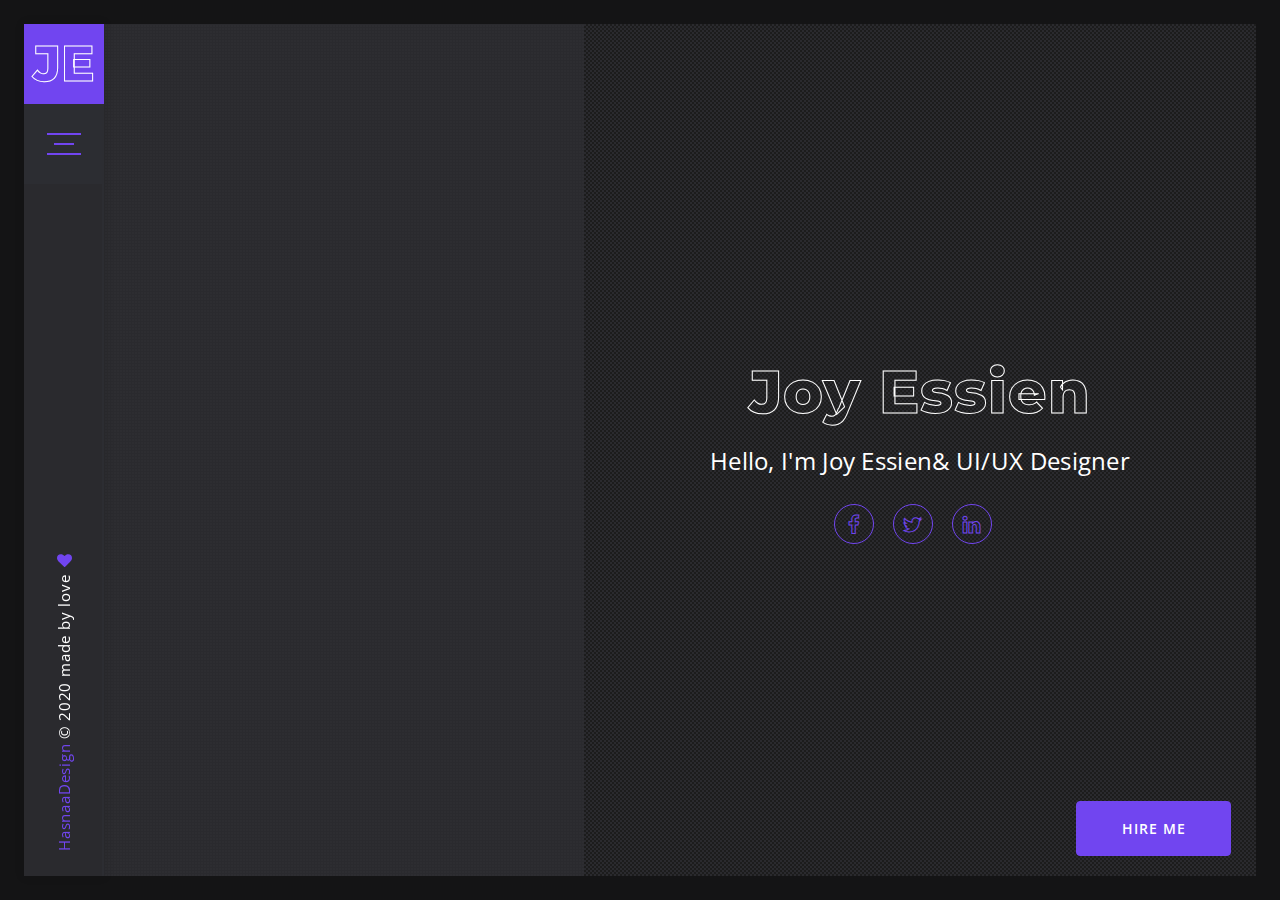
==== index.html @ 7150c483 "initial commit" ====
<!DOCTYPE html>
<html lang="en">
    <head>
        <meta charset="utf-8">
        <meta http-equiv="X-UA-Compatible" content="IE=edge">
        <meta name="viewport" content="width=device-width, initial-scale=1">
        <meta name="description" content="Evet - Personal Portfolio">
        <meta name="keywords" content="Html, Css, jQuery, JavaScript, Evet, responsive, onepage, personal, Portfolio, design, creative, template">
        
        <!-- Title -->
        <title>Evet - Personal Portfolio</title>
        <!-- Favicon --> 
        <link rel="icon" href="https://via.placeholder.com/80x80">
        <!-- Google Fonts -->
        <link rel="stylesheet" href="https://fonts.googleapis.com/css?family=Open+Sans:400,600,700">
        <link rel="stylesheet" href="https://fonts.googleapis.com/css?family=Montserrat:300,400,600,800">
                
        <!-- Font Awesome Css -->
        <link rel="stylesheet" href="css/font-awesome.min.css">
		<!-- Flaticon -->
        <link rel="stylesheet" href="fonts/flaticon.css">
        <!-- Magnific css -->
        <link rel="stylesheet" href="css/magnific-popup.css">
        <!-- Bootstrap 4 Css -->
        <link rel="stylesheet" href="css/bootstrap.min.css">
        <!-- Main Style Css -->
        <link rel="stylesheet" href="css/main.css">
		<!-- Colors Css -->
        <link rel="stylesheet" href="css/colors/gold_color.css">
        
        <!--[if lt IE 9]>
        <script src="js/html5shiv.min.js"></script>
        <script src="js/respond.min.js"></script>
        <![endif]-->
       
    </head>
    <body>
        
        <!-- ========== Start Loading ========== -->
        
        <!-- <div class="preloader">
            <div class="loading-inner">
            </div>
        </div> -->

        <!-- ========== End Loading ========== -->
		
		<!-- ========== Start Color Switcher ========== -->
        
        <!-- <div class="switch-button"><i class="fa fa-cog fa-spin"></i></div>
        <div class="switched-styles">
            <h4>Color Switcher</h4>
            <ul class="list-unstyled">
                <li data-color="gold"></li>
                <li data-color="yellow"></li>
                <li data-color="orange"></li>
                <li data-color="green"></li>
                <li data-color="red"></li>
                <li data-color="blue"></li>
                <li data-color="purble"></li>
                <li data-color="rose"></li>
            </ul>
            <div class="hide-button">&times;</div>
        </div> -->
        
        <!-- ========== End Color Switcher ========== -->
        
        <!-- ========== Start Navbar ========== -->
	
		<div class="vertical-nav">
			<!-- Logo -->
			<a class="logo" href="#">JE</a>
		    <!-- Toggle Menu -->
			<button class="toggle-menu">
				<span class="bar"></span>
				<span class="bar"></span>
				<span class="bar"></span>
			</button>
			<!-- Copyright -->
			<p class="copyright"><a href="#" target="_blank">HasnaaDesign</a> &copy; 2020 made by love <i class="fa fa-heart"></i></p>
            <!-- Mini Menu -->
            <div class="mini-menu d-flex h-100 align-items-center justify-content-center text-center">
				<ul class="list-unstyled">
					<li><a class="active" href="#home">Home</a></li>
					<li><a href="#about">About</a></li>
					<li><a href="#portfolio">Portfolio</a></li>
					<li><a href="#blog">Blog</a></li>
					<li><a href="#contact">Contact</a></li>
				</ul>
			</div>
        </div>
        
        <!-- ========== End Navbar ========== -->
		
		<div class="page-content">
			
            <!-- ========== Start Home ========== -->
        
			<section class="home active" id="home">
				<div class="container-fluid">
					<div class="row vheight">
						<div class="col-lg-5 d-none d-lg-block no-padding">
							<div class="home-img d-flex h-100 justify-content-center"></div>
						</div>
						<div class="col-lg-7 area-bg">
							<div class="home-intro d-flex h-100 align-items-center">
								<div class="home-info">
									<h1>Joy Essien</h1>
									<div class="home-text">
										<p>Hello, I'm Joy Essien&amp; UI/UX Designer</p>
									</div>
									<ul class="social-icons list-unstyled">
										<li>
											<a href="#">
												<i class="fa fa-facebook"></i>
											</a>
										</li>
										<li>
											<a href="#">
												<i class="fa fa-twitter"></i>
											</a>
										</li>
										<li>
											<a href="#">
												<i class="fa fa-linkedin"></i>
											</a>
										</li>
									</ul>
									<a href="#" class="main-btn d-none d-sm-block">Hire Me</a>
								</div>
							</div>
						</div>
					</div>
				</div>
			</section>

			<!-- ========== End Home ========== -->
			
			<!-- ========== Start About ========== -->
        
			<section id="about">
				<!-- ========== Start About Me ========== -->
				<div class="about-me container">
					<div class="main-title">
					    <h3>Discover</h3>
						<h2>About Me</h2>
					</div>
					<div class="row">
						<div class=" col-xl-5 col-lg-6">
							<div class="about-image">
								<img class="img-fluid" src="images/my_profile pic.png" alt="">
							</div>
						</div>
						<div class=" col-xl-7 col-lg-6">
							<div class="about-info">
								<h3>Hello! I am Joy Essien</h3>
								<p>I'm a UI/UX Designer </p>
								<div class="personal-info">
									<div class="row">
										<div class="col-sm-6">
											<p><span>Name: </span>Joy Essien</p>
										</div>
										<div class="col-sm-6">
											<p><span>Age: </span>22</p>
										</div>
										<div class="col-sm-6">
											<p><span>Phone: </span>+234 810 788 0889</p>
										</div>
										<div class="col-sm-6">
											<p><span>Address: </span>5 Oluwo Street, Able paanu, Ibeju-lekki</p>
										</div>
										<div class="col-sm-6">
											<p><span>Experience: </span>3 Years</p>
										</div>
										<div class="col-sm-6">
											<p><span>Freelance: </span>Available</p>
										</div>
										<div class="col-sm-6">
											<p><span>Skype: </span>Joy Essien</p>
										</div>
										<div class="col-sm-6">
											<p><span>Dribbble: </span>jessieny.dribbble</p>
										</div>
									</div>
								</div>
								<a href="files/MyCv.pdf" class="main-btn" download target=" _blank">Download CV</a>
							</div>
						</div>
					</div> 
				</div>
				<!-- ========== End About Me ========== -->
				
				<!-- ========== Start Services ========== -->
				<div class="services container">
					<div class="main-title">
						<h2>My Services</h2>
					</div>
					<div class="row">
						<div class="col-lg-3 col-sm-6">
							<div class="service">
								<span class="number">01</span>
								<div class="service-icon">
									<i class="flaticon-creativity"></i>
								</div>
								<h4>Creative Design</h4>
								<p>Lorem ipsum dolor sit amet, consectetur adipisicing elit, sed eiusm.</p>
							</div>
						</div>
						<div class="col-lg-3 col-sm-6">
							<div class="service">
								<span class="number">02</span>
								<div class="service-icon">
									<i class="flaticon-analysis"></i>
								</div>
								<h4>Branding</h4>
								<p>Lorem ipsum dolor sit amet, consectetur adipisicing elit, sed eiusm.</p>
							</div>
						</div>
						<div class="col-lg-3 col-sm-6">
							<div class="service">
								<span class="number">03</span>
								<div class="service-icon">
									<i class="flaticon-coding"></i>
								</div>
								<h4>Clean Code</h4>
								<p>Lorem ipsum dolor sit amet, consectetur adipisicing elit, sed eiusm.</p>
							</div>
						</div>
						<div class="col-lg-3 col-sm-6">
							<div class="service">
								<span class="number">04</span>
								<div class="service-icon">
									<i class="flaticon-technical-support"></i>
								</div>
								<h4>Fast Support</h4>
								<p>Lorem ipsum dolor sit amet, consectetur adipisicing elit, sed eiusm.</p>
							</div>
						</div>
					</div>
				</div>
				<!-- ========== End Services ========== -->

				<!-- ========== Start Skills ========== -->
				<div class="skills container">
					<div class="row">
						<div class="col-lg-4 col-sm-12">
							<div class="progress-container">
								<span class="percent" style="left: calc(95% - 21px);">95%</span>
								<h4>Html</h4>
								<div class="progress">
									<div class="progress-bar" role="progressbar" aria-valuenow="95" aria-valuemin="0" aria-valuemax="100"></div>
								</div>
							</div>
						</div>
						<div class="col-lg-4 col-sm-12">
							<div class="progress-container">
								<span class="percent" style="left: calc(90% - 21px);">90%</span>
								<h4>Css</h4>
								<div class="progress">
									<div class="progress-bar" role="progressbar" aria-valuenow="90" aria-valuemin="0" aria-valuemax="100"></div>
								</div>
							</div>
						</div>
						<div class="col-lg-4 col-sm-12">
							<div class="progress-container">
								<span class="percent" style="left: calc(80% - 21px);">80%</span>
								<h4>Javascript</h4>
								<div class="progress">
									<div class="progress-bar" role="progressbar" aria-valuenow="80" aria-valuemin="0" aria-valuemax="100"></div>
								</div>
							</div>
						</div>
						<div class="col-lg-4 col-sm-12">
							<div class="progress-container">
								<span class="percent" style="left: calc(85% - 21px);">85%</span>
								<h4>jQuery</h4>
								<div class="progress">
									<div class="progress-bar" role="progressbar" aria-valuenow="85" aria-valuemin="0" aria-valuemax="100"></div>
								</div>
							</div>
						</div>
						<div class="col-lg-4 col-sm-12">
							<div class="progress-container">
								<span class="percent" style="left: calc(75% - 21px);">75%</span>
								<h4>Vue Js</h4>
								<div class="progress">
									<div class="progress-bar" role="progressbar" aria-valuenow="75" aria-valuemin="0" aria-valuemax="100"></div>
								</div>
							</div>
						</div>
						<div class="col-lg-4 col-sm-12">
							<div class="progress-container">
								<span class="percent" style="left: calc(85% - 21px);">85%</span>
								<h4>Wordpress</h4>
								<div class="progress">
									<div class="progress-bar" role="progressbar" aria-valuenow="85" aria-valuemin="0" aria-valuemax="100"></div>
								</div>
							</div>
						</div>
						<div class="col-lg-4 col-sm-12">
							<div class="progress-container">
								<span class="percent" style="left: calc(90% - 21px);">90%</span>
								<h4>Photoshop</h4>
								<div class="progress">
									<div class="progress-bar" role="progressbar" aria-valuenow="90" aria-valuemin="0" aria-valuemax="100"></div>
								</div>
							</div>
						</div>
						<div class="col-lg-4 col-sm-12">
							<div class="progress-container">
								<span class="percent" style="left: calc(85% - 21px);">85%</span>
								<h4>Illustrator</h4>
								<div class="progress">
									<div class="progress-bar" role="progressbar" aria-valuenow="85" aria-valuemin="0" aria-valuemax="100"></div>
								</div>
							</div>
						</div>
						<div class="col-lg-4 col-sm-12">
							<div class="progress-container">
								<span class="percent" style="left: calc(80% - 21px);">80%</span>
								<h4>After Effects</h4>
								<div class="progress">
									<div class="progress-bar" role="progressbar" aria-valuenow="80" aria-valuemin="0" aria-valuemax="100"></div>
								</div>
							</div>
						</div>
					</div>
				</div>
				<!-- ========== End Skills ========== -->

				<!-- ========== Start Resume ========== -->
				<div class="resume container">
					<div class="main-title">
						<h2>My Resume</h2>
					</div>
					<div class="resume-content">
						<div class="row">
							<div class="col-lg-6">
								<div class="education">
									<div class="resume-item">
										<h5>Harvard University - 2007 - 2011</h5>
										<div class="details">
											<p>Lorem ipsum dolor sit amet, consectetur adipisicing elit, sed do eiusm tempor incididunt ut labore et dolore magna aliqua Lorem ipsum dolor sit amet, consectetur adipisicing elit.</p>
										</div>
									</div>
									<div class="resume-item">
										<h5>Harvard University - 2011 - 2012</h5>
										<div class="details">
											<p>Lorem ipsum dolor sit amet, consectetur adipisicing elit, sed do eiusm tempor incididunt ut labore et dolore magna aliqua Lorem ipsum dolor sit amet, consectetur adipisicing elit.</p>
										</div>
									</div>
								</div>
							</div>
							<div class="col-lg-6">
								<div class="experience">
									<div class="resume-item">
										<h5>Envato - 2012 - 2015</h5>
										<div class="details">
											<p>Lorem ipsum dolor sit amet, consectetur adipisicing elit, sed do eiusm tempor incididunt ut labore et dolore magna aliqua Lorem ipsum dolor sit amet, consectetur adipisicing elit.</p>
										</div>
									</div>
									<div class="resume-item">
										<h5>Envato - 2015 - 2019</h5>
										<div class="details">
											<p>Lorem ipsum dolor sit amet, consectetur adipisicing elit, sed do eiusm tempor incididunt ut labore et dolore magna aliqua Lorem ipsum dolor sit amet, consectetur adipisicing elit.</p>
										</div>
									</div>
								</div>
							</div>
						</div>
					</div>
				</div>
				<!-- ========== End Resume ========== -->
			</section>

			<!-- ========== End About ========== -->
			
			<!-- ========== Start Portfolio ========== -->
        
			<section id="portfolio">
				<div class="portfolio container">
					<div class="main-title">
						<h3>Recent Works</h3>
						<h2>My Portfolio</h2>
					</div>
					<div class="filter-menu">
						<ul id="control" class="list-filter list-unstyled">
							<li class="active" data-filter="all">All</li>
							<li data-filter="1">Front End</li>
							<li data-filter="2">Back End</li>
							<li data-filter="3">Graphic Design</li>
						</ul>
					</div>
					<div class="portfolio-content">
						<div id="filtr-container" class="row">
							<div class="col-lg-4 col-md-6 filtr-item" data-category="1" data-sort="value">
								<div class="item">
									<img class="img-fluid" src="https://via.placeholder.com/600x600" alt="">
									<div class="overlay">
										<h4 class="item-title">Project Title</h4>
										<a class="icon-img" href="https://via.placeholder.com/600x600"><i class="fa fa-search-plus"></i></a>
										<div class="item-category">
											<span>Front End</span>
										</div>
									</div>
								</div>
							</div>
							<div class="col-lg-4 col-md-6 filtr-item" data-category="2" data-sort="value">
								<div class="item">
									<img class="img-fluid" src="images/Crypto design.png" alt="">
									<div class="overlay">
										<h4 class="item-title">Project Title</h4>
										<a class="icon-img" href="images/Crypto design.png"><i class="fa fa-search-plus"></i></a>
										<div class="item-category">
											<span>Back End</span>
										</div>
									</div>
								</div>
							</div>
							<div class="col-lg-4 col-md-6 filtr-item" data-category="3" data-sort="value">
								<div class="item">
									<img class="img-fluid" src="https://via.placeholder.com/600x600" alt="">
									<div class="overlay">
										<h4 class="item-title">Project Title</h4>
										<a class="icon-img" href="https://via.placeholder.com/600x600"><i class="fa fa-search-plus"></i></a>
										<div class="item-category">
											<span>Graphic Design</span>
										</div>
									</div>
								</div>
							</div>
							<div class="col-lg-4 col-md-6 filtr-item" data-category="1" data-sort="value">
								<div class="item">
									<img class="img-fluid" src="images/Keggo Designs.png" alt="">
									<div class="overlay">
										<h4 class="item-title">Project Title</h4>
										<a class="icon-img" href="images/Keggo Designs.png"><i class="fa fa-search-plus"></i></a>
										<div class="item-category">
											<span>Front End</span>
										</div>
									</div>
								</div>
							</div>
							<div class="col-lg-4 col-md-6 filtr-item" data-category="2" data-sort="value">
								<div class="item">
									<img class="img-fluid" src="images/Swap Design.png" alt="">
									<div class="overlay">
										<h4 class="item-title">Project Title</h4>
										<a class="icon-img" href="images/Swap Design.png"><i class="fa fa-search-plus"></i></a>
										<div class="item-category">
											<span>Back End</span>
										</div>
									</div>
								</div>
							</div>
							<div class="col-lg-4 col-md-6 filtr-item" data-category="3" data-sort="value">
								<div class="item">
									<img class="img-fluid" src="https://via.placeholder.com/600x600" alt="">
									<div class="overlay">
										<h4 class="item-title">Project Title</h4>
										<a class="icon-img" href="https://via.placeholder.com/600x600"><i class="fa fa-search-plus"></i></a>
										<div class="item-category">
											<span>Graphic Design</span>
										</div>
									</div>
								</div>
							</div>
						</div>
					</div>
				</div>				
			</section>

			<!-- ========== End Portfolio ========== -->
			
			<!-- ========== Start Blog ========== -->
        
			<section id="blog">
				<div class="blog container">
					<div class="main-title">
						<h3>Latest Posts</h3>
						<h2>My Blog</h2>
					</div>
					<div class="row">
						<!-- New Item -->
						<div class="col-md-6">
							<div class="post">
								<!-- Post Image -->
								<div class="post-img">
									<img src="https://via.placeholder.com/800x560" class="img-fluid" alt="">
								</div>
								<!-- Post Content -->
								<div class="post-content">
									<div class="post-title">
										<a href="blog-single.html" target="_blank"><h4>Create a wordpress theme</h4></a>
									</div>
									<div class="post-text">
										<p>Lorem ipsum dolor sit amet, consectetur adipisicing elit, sed do eiusmod tempor incididunt ut labore et dolore magna aliqua...</p>
									</div>
									<div class="post-date"><span>23</span>Dec</div>
									<a href="blog-single.html" target="_blank" class="post-more">Read more</a>
								</div>
							</div>
						</div>
						<!-- New Item -->
						<div class="col-md-6">
							<div class="post">
								<!-- Post Image -->
								<div class="post-img">
									<img src="https://via.placeholder.com/800x560" class="img-fluid" alt="">
								</div>
								<!-- Post Content -->
								<div class="post-content">
									<div class="post-title">
										<a href="blog-single.html" target="_blank"><h4>Top Web Design Topic</h4></a>
									</div>
									<div class="post-text">
										<p>Lorem ipsum dolor sit amet, consectetur adipisicing elit, sed do eiusmod tempor incididunt ut labore et dolore magna aliqua...</p>
									</div>
									<div class="post-date"><span>23</span>Dec</div>
									<a href="blog-single.html" target="_blank" class="post-more">Read more</a>
								</div>
							</div>
						</div>        
					</div>
					<div class="my-btn">
						<a href="blog.html" target="_blank" class="main-btn">All Posts</a>
					</div>
				</div>
			</section>

			<!-- ========== End Blog ========== -->
			
			<!-- ========== Start Contact ========== -->
        
			<section id="contact">
				<div class="contact container">
					<div class="main-title">
						<h3>Get In Touch</h3>
						<h2>Contact Me</h2>
					</div>
					<div class="row">
						<div class="col-lg-4 offset-lg-0 col-md-10 offset-md-1">
							<div class="contact-boxes">
								<div class="contact-box">
									<span class="icon-box"><i class="flaticon-location"></i></span>
									<h4 class="title-box">Location</h4>
									<div class="content-box">
										<p>Lagos, Nigeria</p>
										<p>5 Oluwo Street, abule paanu, Ibeju-lekki</p>
									</div>
								</div>
								<div class="contact-box two">
									<span class="icon-box"><i class="flaticon-email"></i></span>
									<h4 class="title-box">Email</h4>
									<div class="content-box">
										<p>jessieny@gmail.com</p>
										
									</div>
								</div>
								<div class="contact-box">
									<span class="icon-box"><i class="flaticon-call"></i></span>
									<h4 class="title-box">Phone</h4>
									<div class="content-box">
										<p>+234 810 788 0889</p>
										
									</div>
								</div>
							</div>
						</div>
						<div class="col-lg-8 offset-lg-0 col-md-10 offset-md-1">
							<form class="contact-form" action="mail.php" method="post">
								<div class="form-group">
									<input type="text" class="form-control" placeholder="Name" id="name" name="name" required>
								</div>
								<div class="form-group">
									<input type="email" class="form-control" placeholder="Email" id="email" name="email" required>
								</div>
								<div class="form-group">
									<input type="text" class="form-control" placeholder="Subject" id="subject" name="subject" required>
								</div>
								<div class="form-group">
									<textarea class="form-control" placeholder="Your Message" id="message" name="message" required></textarea>
								</div>
								<!-- Button Send Message -->
								<button class="contact-btn main-btn" type="submit" name="send">Send Message</button>
								<!-- Form Message  -->
							    <div class="form-message text-center"><span></span></div>
							</form> 
						</div> 
					</div>
				</div>
			</section>

			<!-- ========== End Contact ========== -->
			
		</div>
        
        <!-- ========== Js ========== -->

        <!-- jQuery -->
        <script src="js/jquery-3.2.1.min.js"></script>
        <!-- Popper Js  -->
    	<script src="js/popper.min.js"></script>
        <!-- Bootstrap 4 Js -->
        <script src="js/bootstrap.min.js"></script>
        <!-- filterizr JS file -->
        <script src="js/jquery.filterizr.js"></script>
        <!-- Magnific Popup JS  -->
        <script src="js/jquery.magnific-popup.min.js"></script>
        <!-- Custom Js -->
        <script src="js/custom.js"></script>
    </body>
</html>
---- fonts/flaticon.css ----
/*
  	Flaticon icon font: Flaticon
  	Creation date: 06/12/2019 20:10
  	*/

@font-face {
  font-family: "Flaticon";
  src: url("./Flaticon.eot");
  src: url("./Flaticon.eot?#iefix") format("embedded-opentype"),
       url("./Flaticon.woff2") format("woff2"),
       url("./Flaticon.woff") format("woff"),
       url("./Flaticon.ttf") format("truetype"),
       url("./Flaticon.svg#Flaticon") format("svg");
  font-weight: normal;
  font-style: normal;
}

@media screen and (-webkit-min-device-pixel-ratio:0) {
  @font-face {
    font-family: "Flaticon";
    src: url("./Flaticon.svg#Flaticon") format("svg");
  }
}

[class^="flaticon-"]:before, [class*=" flaticon-"]:before,
[class^="flaticon-"]:after, [class*=" flaticon-"]:after {   
  font-family: Flaticon;
        font-size: 20px;
font-style: normal;
margin-left: 20px;
}

.flaticon-web-programming:before { content: "\f100"; }
.flaticon-coding:before { content: "\f101"; }
.flaticon-creativity:before { content: "\f102"; }
.flaticon-analysis:before { content: "\f103"; }
.flaticon-technical-support:before { content: "\f104"; }
.flaticon-ux:before { content: "\f105"; }
.flaticon-ui:before { content: "\f106"; }
.flaticon-right-quote:before { content: "\f107"; }
.flaticon-global-network:before { content: "\f108"; }
.flaticon-location:before { content: "\f109"; }
.flaticon-email:before { content: "\f10a"; }
.flaticon-call:before { content: "\f10b"; }
---- css/main.css ----
/*-----------------------------------------------------------------
Template Name  : Evet - Personal Portfolio 
Author         : HasnaaDesign
Version        : 1.0
Primary Use    : Personal, Porfolio
-----------------------------------------------------------------*/
/*-----------------------------------------------------------------
Table Of Contents
--------------------------------
 1. Global Styles
 2. Loading
 3. Color Switcher
 4. Navbar
 5. Home
 6. About Me
 7. Services
 8. Skills
 9. Resume
 10. Portfolio
 11. Blog
 12. Contact
 13. Media Queries
-----------------------------------------------------------------*/

/* --------------------------------------
   1. Global Styles
-----------------------------------------*/

* {
    -webkit-transition: all .4s ease-in-out;
    -moz-transition: all .4s ease-in-out;
    -o-transition: all .4s ease-in-out;
    -ms-transition: all .4s ease-in-out;
    transition: all .4s ease-in-out;
}

*, *:after, *:before {
    -webkit-box-sizing: border-box;
    -moz-box-sizing: border-box;
    box-sizing: border-box;
}

body {
    font-family: 'Open Sans', sans-serif;
    background-color: #141415;
	overflow-x: hidden;
}

h1, h2, h3, h4, h5, h6 {
    font-family: 'Montserrat', sans-serif;
    margin: 0;
    padding: 0;
}

a,
a:hover,
a:focus,
a:active {
    color: #fff;
    text-decoration: none;
}

/*=========== Typography ============*/
h1 {
    font-size: 60px;
    font-weight: 800;
}

h2 {
    font-size: 50px;
    font-weight: 600;
}

h3 {
    font-size: 30px;
    font-weight: 600;
}

h4 {
    font-size: 18px;
    font-weight: 400;
}

h5 {
    font-size: 16px;
    font-weight: 400;
}

h6 {
    font-size: 15px;
    font-weight: 400;
}

/*=========== My Classes ============*/
.main-title {
    margin-bottom: 55px;
}

.main-title h3 {
    color: transparent;
    -webkit-text-stroke: 1px #4d4d4e;
    font-weight: 800;
    letter-spacing: .7px;
    font-size: 30px;
    text-transform: uppercase;
    margin-bottom: 5px;
}

.main-title h2 {
	position: relative;
    display: inline-block;
    color: #fbf4e0;
    font-weight: 800;
    font-size: 45px;
    line-height: 1;
    letter-spacing: .7px;
    text-transform: uppercase;
    padding-bottom: 13px;
}

.main-title h2:after {
	content: '';
	position: absolute;
    bottom: 0;
	left: 0;
	width: 65px;
	height: 2px;
	background-color: #c79864;
}

.main-btn {
    position: relative;
    display: inline-block;
    min-width: 155px;
    color: #fff;
    padding: 16px 0;
    font-size: 14px;
    font-weight: 600;
    text-transform: uppercase;
    letter-spacing: 1px;
    text-align: center;
    background-color: #c79864;
    border: 1px solid #c79864;
    border-radius: 4px;
    outline: none;
    -webkit-transition: all .4s ease-in-out;
    -moz-transition: all .4s ease-in-out;
    -o-transition: all .4s ease-in-out;
    -ms-transition: all .4s ease-in-out;
    transition: all .4s ease-in-out;
}

.main-btn:hover {
    color: #c79864;
    background: transparent;
}

.no-padding {
    padding: 0;
}

.page-content {
    margin-left: 80px;
    position: relative;
}

section {
	position: absolute;
    background: #2a2a2e;
    top: 24px;
    left: 24px;
    width: calc(100% - 48px);
    height: calc(100vh - 48px);
    z-index: 0;
    -webkit-transform: scale(0);
    -moz-transform: scale(0);
    -ms-transform: scale(0);
    -o-transform: scale(0);
    transform: scale(0);
    opacity: 0;
    overflow: hidden;
    overflow-y: auto;
}

section.active {
    -webkit-transform: scale(1);
    -moz-transform: scale(1);
    -ms-transform: scale(1);
    -o-transform: scale(1);
    transform: scale(1);
	opacity: 1;
	z-index: 1;
}

::-webkit-scrollbar {
    width: 5px;
	height: 7px;
}

::-webkit-scrollbar-track {
    border-radius: 20px;
}

::-webkit-scrollbar-thumb {
    border-radius: 10px;
	background: #36363a;
}

/* --------------------------------------
   2. Loading
-----------------------------------------*/

.preloader {
    position: fixed;
    top: 0;
    left: 0;
    width: 100%;
    height: 100%;
    z-index: 999999;
    background: #2a2a2e;
}

.preloader .loading-inner {
    position: relative;
    left: 50%;
    top: 50%;
    width: 130px;
    height: 130px;
    margin: -65px 0 0 -65px;
    border-radius: 50%;
    border: 3px solid transparent;
	border-top-color: #c79864;
    -webkit-animation: spin 2s linear infinite;
    animation: spin 2s linear infinite;
}

.preloader .loading-inner:before,
.preloader .loading-inner:after {
    content: '';
    position: absolute;
    top: 5px;
    left: 5px;
    right: 5px;
    bottom: 5px;
    border-radius: 50%;
    border: 3px solid transparent;
	border-top-color: #c79864;
    -webkit-animation: spin 3s linear infinite;
    animation: spin 3s linear infinite;
}

.preloader .loading-inner:after {
    top: 15px;
    left: 15px;
    right: 15px;
    bottom: 15px;
    -webkit-animation: spin 1.5s linear infinite;
    animation: spin 1.5s linear infinite;
}

@-webkit-keyframes spin {
    0% {
        -webkit-transform: rotate(0deg);
        -moz-transform: rotate(0deg);
        -ms-transform: rotate(0deg);
        -o-transform: rotate(0deg);
        transform: rotate(0deg);
    }
    
    100% {
        -webkit-transform: rotate(360deg);
        -moz-transform: rotate(360deg);
        -ms-transform: rotate(360deg);
        -o-transform: rotate(360deg);
        transform: rotate(360deg);
    }
}

@keyframes spin {
    0% {
        -webkit-transform: rotate(0deg);
        -moz-transform: rotate(0deg);
        -ms-transform: rotate(0deg);
        -o-transform: rotate(0deg);
        transform: rotate(0deg);
    }

    100% {
        -webkit-transform: rotate(360deg);
        -moz-transform: rotate(360deg);
        -ms-transform: rotate(360deg);
        -o-transform: rotate(360deg);
        transform: rotate(360deg);
    }
}

/* --------------------------------------
   3. Color Switcher
-----------------------------------------*/

.switch-button {
    position: fixed;
    top: 29%;
    right: 0;
    width: 50px;
    height: 50px;
    line-height: 58px;
    text-align: center;
    z-index: 99999;
    background: #2a2a2e;
    color: transparent;
    -webkit-text-stroke: 1px #fff;
    cursor: pointer;
    box-shadow: 0 0 10px rgba(0, 0, 0, .2);
    -webkit-transition: all .6s ease-in-out;
    -moz-transition: all .6s ease-in-out;
    -o-transition: all .6s ease-in-out;
    -ms-transition: all .6s ease-in-out;
    transition: all .6s ease-in-out;
}

.switch-button.hide {
    right: -100%;
}

.switch-button i {
    font-size: 23px;
}

.switched-styles {
    position: fixed;
    top: 29%;
    right: -100%;
    width: 240px;
    z-index: 9999;
    background: #2a2a2e;
    color: #fff;
	border-radius: 4px 0 0 4px;
    padding: 16px;
    box-shadow: 0 0 10px rgba(0, 0, 0, .2);
    -webkit-transition: all .6s ease-in-out;
    -moz-transition: all .6s ease-in-out;
    -o-transition: all .6s ease-in-out;
    -ms-transition: all .6s ease-in-out;
    transition: all .6s ease-in-out;
}

.switched-styles.show {
    right: 0;
}

.switched-styles h4 {
    display: inline-block;
    color: #fbf4e0;
    font-size: 14px;
    letter-spacing: .5px;
    line-height: 1;
    font-weight: 600;
    padding: 6px 0;
    border-bottom: 1px solid rgba(255, 255, 255, .05);
    text-transform: uppercase;
    margin: 0;
    margin-bottom: 20px;
}

.switched-styles ul {
    margin-bottom: 0;
}

.switched-styles ul li {
    display: inline-block;
    cursor: pointer;
    height: 28px;
    width: 38px;
    border-radius: 14px 0;
    margin: 4px 5px;
}

.switched-styles ul li[data-color="gold"] {
    background-color: #c79864;
}

.switched-styles ul li[data-color="yellow"] {
    background-color: #fdd05a;
}

.switched-styles ul li[data-color="orange"] {
    background-color: #f1a433;
}

.switched-styles ul li[data-color="green"] {
    background-color: #6b9839;
}

.switched-styles ul li[data-color="red"] {
    background-color: #fd5c55;
}

.switched-styles ul li[data-color="blue"] {
    background-color: #3b87ca;
}

.switched-styles ul li[data-color="purble"] {
    background-color: #9644e2;
}

.switched-styles ul li[data-color="rose"] {
    background-color: #e350b8;
}

.switched-styles .hide-button {
    position: absolute;
    top: 2px;
    right: 10px;
    font-size: 34px;
    cursor: pointer;
    color: #fbf4e0;
}

/* --------------------------------------
   4. Navbar
-----------------------------------------*/

.vertical-nav {
    position: fixed;
    top: 24px;
    left: 24px;
    width: 80px;
    height: calc(100vh - 48px);
    background: #2a2a2e;
    border-right: 2px solid #2c2d32;
    box-shadow: 0 0 10px rgba(0, 0, 0, .1);
    z-index: 9999;
}

.vertical-nav .logo {
	display: inline-block;
    width: 80px;
    height: 80px;
    line-height: 80px;
    text-align: center;
    font-size: 50px;
    font-weight: 800;
    background-color: #c79864;
    color: transparent;
    -webkit-text-stroke: 1px #fff;
	font-family: 'Montserrat', sans-serif;
}

.vertical-nav .toggle-menu {
	background-color: #2c2d32;
    display: inline-block;
    width: 80px;
    height: 80px;
    line-height: 80px;
    text-align: center;
	padding: 0 23px;
    border: none;
    outline: none;
    cursor: pointer;
}

.vertical-nav .toggle-menu .bar {
    display: block;
    width: 34px;
    height: 2px;
    background-color: #c79864;
}

.vertical-nav .toggle-menu .bar:nth-child(2) {
    width: 20px;
    margin: 8px 0;
	margin-left: 7px;
}

.vertical-nav.menu-active .toggle-menu .bar:first-child {
    -webkit-transform: rotate(45deg) translate(6px, 7px);
    -moz-transform: rotate(45deg) translate(6px, 7px);
    -ms-transform: rotate(45deg) translate(6px, 7px);
    -o-transform: rotate(45deg) translate(6px, 7px);
    transform: rotate(45deg) translate(6px, 7px);
}

.vertical-nav.menu-active .toggle-menu .bar:nth-child(2) {
    -webkit-transform: scale(0);
    -moz-transform: scale(0);
    -ms-transform: scale(0);
    -o-transform: scale(0);
    transform: scale(0);
}

.vertical-nav.menu-active .toggle-menu .bar:last-child {
    -webkit-transform: rotate(-45deg) translate(7px, -8px);
    -moz-transform: rotate(-45deg) translate(7px, -8px);
    -ms-transform: rotate(-45deg) translate(7px, -8px);
    -o-transform: rotate(-45deg) translate(7px, -8px);
    transform: rotate(-45deg) translate(7px, -8px);
}

.vertical-nav .copyright {
    position: absolute;
    letter-spacing: .8px;
    bottom: -55px;
    color: #fff;
    font-size: 15px;
    white-space: nowrap;
    margin: 0;
    line-height: 80px;
    -webkit-transform-origin: left top;
    -moz-transform-origin: left top;
    -o-transform-origin: left top;
    -ms-transform-origin: left top;
    transform-origin: left top;
    -webkit-transform: rotate(-90deg);
    -moz-transform: rotate(-90deg);
    -o-transform: rotate(-90deg);
    -ms-transform: rotate(-90deg);
    transform: rotate(-90deg);
}

.vertical-nav .copyright a {
    color: #c79864;
}

.vertical-nav .copyright i {
    color: #c79864;
   -webkit-transform: rotate(90deg);
    -moz-transform: rotate(90deg);
    -o-transform: rotate(90deg);
    -ms-transform: rotate(90deg);
    transform: rotate(90deg);
    margin-left: 2px;
}

.vertical-nav .mini-menu {
    position: absolute;
    top: 0;
    left: 80px;
	width: calc(100vw - 128px);
	visibility: hidden;
	opacity: 0;
    background: url('../images/bg-over.png') repeat #2a2a2e;
    margin: 0;
	-webkit-transform: scaleX(0);
    -moz-transform: scaleX(0);
    -o-transform: scaleX(0);
    transform: scaleX(0);
    -webkit-transform-origin: left;
    -moz-transform-origin: left;
    -o-transform-origin: left;
    transform-origin: left;
	transition-duration: .6s;
	overflow-y: auto;
}

.vertical-nav.menu-active .mini-menu {
	visibility: visible;
	opacity: 1;
	-webkit-transform: scaleX(1);
    -moz-transform: scaleX(1);
    -o-transform: scaleX(1);
    transform: scaleX(1);
}

.vertical-nav .mini-menu > ul li {
    font-size: 60px;
    font-weight: 600;
    font-family: 'Montserrat', sans-serif;
	opacity: 0;
	-webkit-transform: translateY(35px);
	-moz-transform: translateY(35px);
	-ms-transform: translateY(35px);
	-o-transform: translateY(35px);
	transform: translateY(35px);
}

.vertical-nav.menu-active .mini-menu > ul li {
	opacity: 1;
	-webkit-transform: translateY(0);
	-moz-transform: translateY(0);
	-ms-transform: translateY(0);
	-o-transform: translateY(0);
	transform: translateY(0);
}

.vertical-nav.menu-active .mini-menu > ul li:first-of-type {
	transition-delay: .2s;
}

.vertical-nav.menu-active .mini-menu > ul li:nth-of-type(2) {
	transition-delay: .4s;
}

.vertical-nav.menu-active .mini-menu > ul li:nth-of-type(3) {
	transition-delay: .6s;
}

.vertical-nav.menu-active .mini-menu > ul li:nth-of-type(4) {
	transition-delay: .8s;
}

.vertical-nav.menu-active .mini-menu > ul li:last-of-type {
	transition-delay: 1s;
}

.vertical-nav .mini-menu > ul li a {
	color: transparent;
    -webkit-text-stroke: 1px #fff;
}

.vertical-nav .mini-menu > ul li a:hover {
    color: #fff;
}

/* --------------------------------------
   5. Home
-----------------------------------------*/

.home .vheight {
    height: calc(100vh - 48px);
}

.home .home-img {
	position: relative;
    background: url('https://via.placeholder.com/594x1032') center center no-repeat;
	background-size: cover;
} 

.home .home-img:after {
	content: '';
    position: absolute;
    top: 0;
    left: 0;
    width: 100%;
    height: 100%;
    background: url('../images/pattern.png') center center repeat;
    opacity: .09;
}

.home .area-bg {
	background: url('../images/bg-over.png') repeat #2a2a2e;
}

.home .home-intro {
	position: relative;
}

.home .home-intro .home-info {
    width: 100%;
}

.home .home-intro h1 {
	color: transparent;
    -webkit-text-stroke: 1px #fff;
	font-size: 60px;
    letter-spacing: 1px;
    font-weight: 800;
    text-align: center;
    margin-bottom: 15px;
    text-transform: capitalize;
}

.home .home-intro .home-text {
	display: inline-block;
	width: 100%;
}

.home .home-intro .home-text p {
	position: relative;
    color: #fff;
    font-size: 24px;
    letter-spacing: .3px;
	text-align: center;
	margin: 0;
}

.home .home-intro .social-icons {
	text-align: center;
	margin-top: 25px;
	margin-bottom: 0;
}

.home .home-intro .social-icons li {
	display: inline-block;
	margin-right: 15px;
}

.home .home-intro .social-icons li a {
	display: inline-block;
    width: 40px;
    height: 40px;
    line-height: 40px;
    border-radius: 50%;
    text-align: center;
    font-size: 20px;
    border: 1px solid #c79864;
    color: transparent;
    -webkit-text-stroke: 1px #c79864;
	transition-duration: .2s;
}

.home .home-intro .social-icons li a:hover {
    color: #c79864;
}

.home .home-intro .main-btn {
    position: absolute;
	bottom: 20px;
	right: 10px;
}

/* --------------------------------------
   6. About Me
-----------------------------------------*/

.about-me {
	position: relative;
    padding-top: 60px;
    color: #fff;
}

.about-me .main-title {
    text-align: center;
}

.about-me .main-title h2:after {
    left: 50%;
    margin-left: -32.5px;
}

.about-me .about-image {
    padding: 7px;
    background: linear-gradient(-50deg, rgba(170, 170, 170, .1) 45%, transparent 25%);
    box-shadow: 0 0 10px rgba(0, 0, 0, .1);
}

.about-me .about-image img {
    opacity: .65;
}

.about-me .about-image img:hover {
    opacity: 1;
}

.about-me .about-info {
    margin-top: 36px;
}

.about-me .about-info h3 {
    position: relative;
    color: #fff;
    font-size: 22px;
    font-weight: 600;
    letter-spacing: .7px;
    line-height: 1.6;
    padding-bottom: 10px;
    margin-bottom: 25px;
}

.about-me .about-info h3:before {
    content: '';
    position: absolute;
    top: 100%;
    left: 0;
    height: 2px;
    width: 91px;
    background-color: #c79864;
}

.about-me .about-info > p {
    color: #d8d7d6;
	font-size: 15px;
    font-weight: 400;
    line-height: 1.8;
    margin-bottom: 25px;
}

.about-me .about-info .personal-info {
    padding: 30px 25px 15px;
    border: 2px solid #2e2e31;
    border-radius: 4px;
    background: url('../images/bg-over.png') repeat #2a2a2e;
    margin-bottom: 25px;
}

.about-me .about-info .personal-info p {
	font-size: 15px;
    color: #d8d7d6;
    letter-spacing: .4px;
    margin-bottom: 15px;
}

.about-me .about-info .personal-info p span {
	font-size: 16px;
    font-weight: 600;
}

/* --------------------------------------
   7. Services
-----------------------------------------*/

.services {
    padding-top: 60px;
}

.services .main-title h2 {
    font-size: 30px;
    letter-spacing: 1px;
}

.services .service {
	background: #2c2d32;
    padding: 25px 35px;
    border: 1px solid #303033;
    border-radius: 4px;
    margin-bottom: 30px;
}

.services .service:hover {
	border: 1px solid #c79864;
	box-shadow: 0 0 20px rgba(0, 0, 0, .12);
}

.services .service .number {
    position: absolute;
    top: 50%;
    left: 50%;
    z-index: 0;
    font-size: 6vw;
	font-weight: 600;
	opacity: 0;
    color: rgba(255, 255, 255, .02);
    -webkit-text-stroke: 1px rgba(255, 255, 255, .03);
    -moz-transform: translate(-50%, -50%) rotate(-45deg) scale3d(1, 1.15, 1.15);
    -ms-transform: translate(-50%, -50%) rotate(-45deg) scale3d(1, 1.15, 1.15);
    -o-transform: translate(-50%, -50%) rotate(-45deg) scale3d(1, 1.15, 1.15);
    transform: translate(-50%, -50%) rotate(-45deg) scale3d(1, 1.15, 1.15);
}

.services .service:hover .number {
	opacity: 1;
}

.services .service .service-icon i:before {
    font-size: 45px;
	color: #c79864;
	opacity: .9;
	margin-left: 0;
}

.services .service h4 {
	position: relative;
	z-index: 1;
    display: inline-block;
    color: #fff;
    font-size: 20px;
    letter-spacing: 1px;
    margin-bottom: 10px;
    margin-top: 10px;
    font-weight: 600;
    text-transform: capitalize;
}

.services .service p {
	position: relative;
	z-index: 1;
    line-height: 1.8;
    margin-bottom: 0;
	font-size: 15px;
    font-weight: 400;
    color: #d8d7d6;
}

/* --------------------------------------
   8. Skills
-----------------------------------------*/

.skills {
    background: url('../images/bg-over.png') repeat #2a2a2e;
    color: #fff;
    border: 2px solid #2e2e31;
    border-radius: 4px;
    margin-top: 30px;
    padding-top: 50px;
    padding-bottom: 10px;
}

.skills .progress-container {
	position: relative;
    margin-bottom: 50px;
}

.skills .progress-container .percent {
    position: absolute;
    top: -5px;
    width: 42px;
    height: 32px;
    line-height: 31px;
    text-align: center;
	font-size: 15px;
    color: #c79864;
    border: 1px solid #c79864;
    border-radius: 4px;
}

.skills .progress-container .percent:before {
	content: '';
    position: absolute;
    bottom: -5px;
	left: 50%;
	padding: 4px;
	background: url('../images/bg-over.png') repeat #2a2a2e;
	border: 1px solid #c79864;
	border-color: transparent #c79864 #c79864 transparent;
	transform: translateX(-50%) rotate(45deg);
}

.skills .progress-container h4 {
    font-size: 16px;
    text-transform: uppercase;
    margin-bottom: 17px;
}

.skills .progress-container .progress {
    height: 1px;
	background-color: #303135;
}

.skills .progress-container .progress .progress-bar {
    width: 0;
    background-color: #c79864;
    -webkit-transition: all 1.2s ease-in-out;
    -moz-transition: all 1.2s ease-in-out;
    -o-transition: all 1.2s ease-in-out;
    -ms-transition: all 1.2s ease-in-out;
    transition: all 1.2s ease-in-out;
}

/* --------------------------------------
   9. Resume
-----------------------------------------*/

.resume {
    padding-top: 60px;
    padding-bottom: 60px;
    color: #fff;
}

.resume .main-title h2 {
    font-size: 30px;
    letter-spacing: 1px;
}

.resume .resume-content {
    background-color: #2c2d32;
    border: 2px solid #2e2e31;
    border-radius: 4px;
    padding: 30px 35px 0;
}

.resume .resume-item {
	background-color: #2a2a2e;
    border: 2px solid #35353a;
    border-radius: 4px;
    padding: 30px 25px;
    text-align: center;
    margin-bottom: 30px;
}

.resume .resume-item h5 {
	background: url('../images/bg-over.png') repeat #2a2a2e;
    border: 1px solid #35353a;
    border-radius: 4px;
    color: #c79864;
    padding: 15px;
    font-size: 16px;
    font-weight: 600;
    letter-spacing: .2px;
    text-align: center;
    font-family: 'Open Sans', sans-serif;
}

.resume .resume-item .details p {
    color: #d8d7d6;
    font-size: 15px;
    font-weight: 400;
    line-height: 1.8;
	margin-top: 20px;
    margin-bottom: 0;
}

/* --------------------------------------
   10. Portfolio
-----------------------------------------*/

.portfolio {
    padding-top: 60px;
    padding-bottom: 30px;
}

.portfolio .main-title {
    text-align: center;
}

.portfolio .main-title h2:after {
    left: 50%;
    margin-left: -32.5px;
}

.portfolio .filter-menu {
    margin-bottom: 40px;
}

.portfolio .filter-menu .list-filter {
    display: inline-block;
    margin-bottom: 0;
}

.portfolio .list-filter li {
    display: inline-block;
    padding-right: 20px;
    font-weight: 600;
    line-height: 1;
    letter-spacing: .4px;
    cursor: pointer;
    color: #fff;
    font-size: 14px;
    text-transform: uppercase;
}

.portfolio .list-filter li.active {
    color: #c79864;
}

.portfolio .portfolio-content .item {
    position: relative;
    overflow: hidden;
	border-radius: 4px;
    margin-bottom: 30px;
}

.portfolio .portfolio-content .item img {
	border-radius: 4px;
}

.portfolio .portfolio-content .item:hover img {
    -webkit-transform: scale(1.2);
    -moz-transform: scale(1.2);
    -o-transform: scale(1.2);
    -ms-transform: scale(1.2);
    transform: scale(1.2);
}

.portfolio .portfolio-content .item .overlay { 
    position: absolute;
    bottom: 0;
    left: 0;
    width: 100%;
    height: 0;
    background-color: rgba(50, 50, 50, .8);
}

.portfolio .portfolio-content .item:hover .overlay {
    height: 100%;
    -webkit-transition-duration: .6s;
    -moz-transition-duration: .6s;
    -o-transition-duration: .6s;
    -ms-transition-duration: .6s;
    transition-duration: .6s;
}

.portfolio .portfolio-content .item .overlay .item-title,
.portfolio .portfolio-content .item .overlay .item-category span {
    position: absolute;
    top: 75%;
    left: 50%;
    display: inline-block;
    color: #fff;
    margin: 0;
    font-size: 16px;
    letter-spacing: .5px;
    -webkit-transform: translateX(-50%);
    -moz-transform: translateX(-50%);
    -o-transform: translateX(-50%);
    -ms-transform: translateX(-50%);
    transform: translateX(-50%);
    visibility: hidden;
    opacity: 0;
    -webkit-transition: all .45s ease-in-out;
    -moz-transition: all .45s ease-in-out;
    -o-transition: all .45s ease-in-out;
    -ms-transition: all .45s ease-in-out;
}

.portfolio .portfolio-content .item:hover .overlay .item-title,
.portfolio .portfolio-content .item:hover .overlay .item-category span {
    top: 28%;
    visibility: visible;
    opacity: 1;
    -webkit-transition-delay: .45s;
    -moz-transition-delay: .45s;
    -o-transition-delay: .45s;
    -ms-transition-delay: .45s;
    transition-delay: .45s;
}

.portfolio .portfolio-content .item .overlay .icon-img {
    position: absolute;
    top: 75%;
    left: 50%;
    color: #fff;
    font-size: 20px;
    -webkit-transform: translateX(-50%);
    -moz-transform: translateX(-50%);
    -o-transform: translateX(-50%);
    -ms-transform: translateX(-50%);
    transform: translateX(-50%);
	visibility: hidden;
    opacity: 0;
}

.portfolio .portfolio-content .item:hover .overlay .icon-img {
    top: 50%;
    -webkit-transform: translate(-50%, -50%);
    -moz-transform: translate(-50%, -50%);
    -o-transform: translate(-50%, -50%);
    -ms-transform: translate(-50%, -50%);
    transform: translate(-50%, -50%);
	visibility: visible;
    opacity: 1;
    -webkit-transition-delay: .45s;
    -moz-transition-delay: .45s;
    -o-transition-delay: .45s;
    -ms-transition-delay: .45s;
    transition-delay: .45s;
}

.portfolio .portfolio-content .item .overlay .item-category span {
    font-size: 15px;
    font-weight: 600;
    text-transform: capitalize;
}

.portfolio .portfolio-content .item .overlay .item-category span:before {
    content: '';
    position: absolute;
    top: 10px;
    left: -32px;
    width: 26px;
    height: 2px;
	background-color: #c79864;
}

.portfolio .portfolio-content .item:hover .overlay .item-category span {
    top: 65%;
}

/* --------------------------------------
   11. Blog
-----------------------------------------*/

.blog {
    padding-top: 60px;
    padding-bottom: 60px;
}

.blog .main-title {
    text-align: center;
}

.blog .main-title h2:after {
    left: 50%;
    margin-left: -32.5px;
}

.blog .post {
	border-radius: 4px;
	overflow: hidden;
    margin-bottom: 30px;
}

.blog .post-img {
    overflow: hidden;
}

.blog .post .post-img:hover img {
    -webkit-transform: scale(1.1);
    -moz-transform: scale(1.1);
    -o-transform: scale(1.1);
    -ms-transform: scale(1.1);
    transform: scale(1.1);
}

.blog .post .post-content {
	position: relative;
    padding: 30px 20px;
    background: url('../images/bg-over.png') repeat #2a2a2e;
    border: 2px solid #2e2e31;
    border-radius: 4px;
}

.blog .post .post-content .post-title h4 {
    color: #fff;
    font-size: 16px;
    font-weight: 600;
    line-height: 1.5;
    letter-spacing: .5px;
    margin: 0 0 5px;
	text-transform: uppercase;
}

.blog .post .post-content .post-title h4:hover {
    color: #c79864;
}

.blog .post .post-content .post-text p {
    line-height: 1.8;
    font-weight: 400;
    color: #fbf4e0;
    font-size: 15px;
    margin-top: 10px;
    margin-bottom: 0;
    padding-top: 10px;
    border-top: 1px solid #2a2a2e;
}

.blog .post .post-content .post-date {
    position: absolute;
    top: -78px;
    right: -1px;
    padding: 10px;
    text-align: center;
    background-color: #c79864;
    border-radius: 4px 0 0 4px;
    letter-spacing: 1px;
    color: #fff;
    font-weight: 800;
}

.blog .post .post-content .post-date span {
    display: block;
}

.blog .post .post-content .post-more {
    display: inline-block;
    font-size: 15px;
    font-weight: 600;
    padding: 10px 18px;
    background-color: transparent;
    color: #c79864;
    border: 1px solid #c79864;
    border-radius: 4px;
	margin-top: 15px;
}

.blog .post .post-content .post-more:hover {
	background-color: #c79864;
    color: #fff;
}

.blog .my-btn {
    text-align: center;
    margin-top: 20px;
}

/* --------------------------------------
   12. Contact
-----------------------------------------*/

.contact {
    padding-top: 60px;
    padding-bottom: 60px;
	overflow: hidden;
}

.contact .main-title {
    text-align: center;
}

.contact .main-title h2:after {
    left: 50%;
    margin-left: -32.5px;
}

.contact .contact-box {
	position: relative;
    padding: 30px 25px;
	background-color: #2c2d32;
    border: 1px solid #323335;
    border-radius: 4px;
    margin-bottom: 30px;
}

.contact .contact-box.two,
.contact .contact-box:hover {
    border: 1px solid #c79864;
}

.contact .contact-box:last-of-type {
    margin-bottom: 0;
}

.contact .contact-box .icon-box i:before {
    position: absolute;
    top: 27px;
    right: 25px;
    border-radius: 50%;
    font-size: 50px;
    color: #c79864;
    opacity: .9;
}

.contact .contact-box .title-box {
    display: inline-block;
    color: #fff;
    font-size: 17px;
    font-weight: 600;
    letter-spacing: .3px;
    text-align: center;
    border-radius: 24px;
    margin-bottom: 12px;
    text-transform: uppercase;
}

.contact .contact-box .content-box p {
    font-size: 13px;
    line-height: 20px;
    font-weight: 600;
    color: #fbf4e0;
    letter-spacing: 1px;
    margin-bottom: 0;
}

.contact .contact-box .content-box p:last-child {
    margin-top: 3px;
}

.contact .contact-form {
    position: relative;
}

.contact .contact-form .form-group {
    margin-bottom: 35px;
}

.contact .contact-form .form-group .form-control {
    color: #fff;
	background-color: #2c2d32;
    border: 1px solid #323335;
    border-radius: 4px;
    outline: none;
    box-shadow: none;
    height: 45px;
    padding: 12px;
}

.contact .contact-form .form-group textarea.form-control {
    height: 150px;
    resize: none;
    padding-top: 18px;
}

.contact .contact-form .form-group .form-control:focus {
    border: 1px solid #c79864;
}

.contact .contact-form .contact-btn {
    min-width: 175px;
	cursor: pointer;
}

.contact .contact-form .form-message {
    position: absolute;
    left: 0;
    bottom: -57px;
    width: 100%;
    color: #fff;
    border-radius: 5px;
    font-size: 15px;
    padding: 12px;
    text-transform: uppercase;
}

.contact .contact-form .form-message.success {
	background-color: #37983b;
}

.contact .contact-form .form-message.error {
	background-color: #f54033;
}

/* --------------------------------------
   13. Media Queries
-----------------------------------------*/

/* Extra Large Devices */
@media (min-width: 1200px) {}

/* Large devices (desktops, less than 1200px) */
@media (min-width: 992px) and (max-width: 1199.98px) {
    
    /*=========== Home ============*/
	.home .home-intro .home-text p {
		font-size: 20px;
		letter-spacing: 0;
	}
    
    /*=========== About Me ============*/
	.about-me .about-info {
		margin-top: 0px;
	}
	
	.about-me .about-info .personal-info {
		padding: 30px 18px 15px;
	}
	
	.about-me .about-info .personal-info p span {
		font-size: 14px;
	}
	
	.about-me .about-info .personal-info p {
		font-size: 14px;
		letter-spacing: 0;
	}
	
    /*=========== Services ============*/
	.services .service {
		padding: 25px 20px;
	}
	
	.services .service h4 {
		font-size: 15px;
	}
	
	.services .service p {
		font-size: 14px;
	}
	
    /*=========== Resume ============*/
	.resume .resume-content {
		padding: 30px 20px 0;
	}

	.resume .resume-item {
		padding: 30px 20px;
	}
	
    /*=========== Contact ============*/
	.contact .contact-box .icon-box i:before {
		right: 20px;
        font-size: 42px;
    }
	
}

/* Medium devices (tablets, less than 992px) */
@media (min-width: 768px) and (max-width: 991.98px) {
    
    /*=========== Home ============*/
	.home {
		overflow-y: auto;
	}
	
	.home .home-intro .home-info {
		padding: 125px 0;
	}
    
    /*=========== About Me ============*/
    .about-me .about-image {
        margin-right: 110px;
        margin-left: 110px;
        margin-bottom: 40px;
    }
	
	.about-me .about-info {
        margin-top: 0;
    }
	
	/*=========== Contact ============*/
    .contact .contact-boxes {
        margin-bottom: 40px;
    }
   
}

/* Small Devices */
@media (max-width: 767.98px) {
    
    .main-title h2 {
        font-size: 40px;
    }
    
    /*=========== Home ============*/
	.home {
		overflow-y: auto;
	}
	
	.home .home-intro .home-info {
		padding: 125px 0;
	}
	
	.home .home-intro h1 {
		font-size: 55px;
	}
	
	.home .home-intro .home-text p {
		font-size: 18px;
	}
    
    /*=========== About Me ============*/    
    .about-me .about-image {
        margin-right: 80px;
        margin-left: 80px;
        margin-bottom: 40px;
    }
	
	.about-me .about-info {
        margin-top: 0;
    }
	
	.about-me .about-info .personal-info p span {
		font-size: 15px;
	}
    
    /*=========== Services ============*/
	.services .main-title h2 {
		font-size: 26px;
	}
	
	.services .service {
		padding: 25px 20px;
	}
	
    .services .service h4 {
		font-size: 18px;
	}
	
	.services .service p {
		font-size: 14px;
	}
	
	/*=========== Resume ============*/
	.resume .main-title h2 {
		font-size: 26px;
	}
    
    /*=========== Blog ============*/	
	.blog .post .post-content .post-text p {
		font-size: 14px;
	}
    
    /*=========== Contact ============*/    
    .contact .contact-boxes {
        margin-bottom: 40px;
    }
}

/* Extra small devices (portrait phones, less than 576px) */
@media (max-width: 575.98px) {
	
	.page-content {
		margin-left: 0;
	}
    
    .main-title h2 {
        font-size: 26px;
    }
	
	.main-title h3 {
		font-size: 22px;
	}
	
    /*=========== Navbar ============*/
	.vertical-nav {
		width: 0;
		border: none;
	}
	
	.vertical-nav .logo {
		display: none;
	}
	
	.vertical-nav .toggle-menu {
		background-color: #242425;
		border: 1px solid #2c2d32;
        position: relative;
        z-index: 9999;
        width: 55px;
        height: 55px;
        line-height: 55px;
        padding: 0 13px;
	}
	
	.vertical-nav .toggle-menu .bar {
        width: 30px;
    }
	
	.vertical-nav .toggle-menu .bar:nth-child(2) {
        width: 16px;
    }
	
	.vertical-nav .copyright {
		display: none;
	}
	
	.vertical-nav .mini-menu {
		left: 0;
		z-index: 999;
		width: calc(100vw - 48px);
		justify-content: start!important;
		text-align: left!important;
		overflow: hidden;
	}
	
	.vertical-nav .mini-menu ul {
		margin-left: 6vw;
	}
	
	.vertical-nav .mini-menu > ul li {
		font-size: 54px;
    }
    
    /*=========== Home ============*/
	.home .home-intro .home-info {
		padding: 100px 0;
	}
	
	.home .home-intro h1 {
		font-size: 42px;
	}
	
    .home .home-intro .home-text p {
		font-size: 16px;
		line-height: 1.7;
	}
	
    /*=========== About Me ============*/
    .about-me .about-image {
		padding: 0;
        margin: 0;
        margin-bottom: 40px;
    }
	
	.about-me .about-info h3 {
        font-size: 18px;
    }
	
	.about-me .about-info .personal-info {
        padding: 25px 15px 10px;
    }
	
	.about-me .about-info > p,
	.about-me .about-info .personal-info p {
		font-size: 14px;
	}
	
    /*=========== Services ============*/
	.services .main-title h2 {
		font-size: 22px;
	}
	
    /*=========== Skills ============*/
	.skills .progress-container h4 {
		font-size: 14px;
	}
   
	/*=========== Resume ============*/
	.resume {
       padding-bottom: 30px;
   }
	
	.resume .main-title h2 {
		font-size: 22px;
	}
	
	.resume .resume-content {
		padding: 0;
		background: none;
		border: none;
	}
	
	.resume .resume-item {
		padding: 20px 10px;
		text-align: left;
	}
	
	.resume .resume-item h5 {
		padding: 15px 10px;
		font-size: 15px;
		line-height: 1.7;
		text-align: left;
	}
	
	.resume .resume-item .details p {
		font-size: 14px;
	}
	
    /*=========== Portfolio ============*/
	.portfolio .portfolio-content .item .overlay .item-category span {
        font-size: 14px;
    }
	
    /*=========== Blog ============*/
	.blog .post .post-content .post-title h4 {
		font-size: 15px;
	}
    
    /*=========== Contact ============*/
    .contact .contact-box .icon-box i:before {
		top: 16px;
        font-size: 34px;
	}
}
---- css/colors/gold_color.css ----
.main-title h2:after,
.vertical-nav .logo,
.vertical-nav .toggle-menu .bar,
.about-me .about-info h3:before,
.skills .progress-container .progress .progress-bar,
.portfolio .portfolio-content .item .overlay .item-category span:before,
.blog .post .post-content .post-date,
.blog .post .post-content .post-more:hover {
    background-color: #7145f0;
    /* background-color:  #c79864; */
}

.main-btn:hover,
.vertical-nav .copyright a,
.vertical-nav .copyright i,
.home .home-intro .social-icons li a:hover
.services .service .service-icon i:before,
.resume .resume-item h5,
.portfolio .list-filter li.active,
.blog .post .post-content .post-title h4:hover,
.contact .contact-box .icon-box i:before,
.page-title .content ul li a,
.blog .post .post-content .more-details blockquote i,
.blog .post .post-content .post-footer .post-share ul li a:hover,
.blog .post .post-content .post-footer .post-tags ul li a:hover,
.blog .post .post-content .post-comment .reply-btn,
.blog .blog-sidebar .sidebar-search .search-btn,
.blog .blog-sidebar .categories-list li a span,
.blog .blog-sidebar .categories-list li a:hover,
.blog .blog-sidebar .sidebar-posts .post-info h5 a:hover,
.blog .blog-sidebar .archives-list li a:hover,
.blog .blog-sidebar .tags-list li a:hover {
    color: #7145f0;
}

.services .service:hover,
.contact .contact-box.two,
.contact .contact-box:hover,
.contact .contact-form .form-group .form-control:focus,
.blog .post .post-content .post-form .form-control:focus,
.blog .blog-sidebar .sidebar-search .form-control:focus {
	border: 1px solid #7145f0;
}

.preloader .loading-inner,
.preloader .loading-inner:before,
.preloader .loading-inner:after {
	border-top-color: #7145f0;
}

.main-btn {
    background-color: #7145f0;
    border: 1px solid #7145f0;
}

.home .home-intro .social-icons li a,
.blog .post .post-content .post-footer .post-share ul li a {
    border: 1px solid #7145f0;
    -webkit-text-stroke: 1px #7145f0;
}

.skills .progress-container .percent,
.blog .post .post-content .post-more {
    color: #7145f0;
    border: 1px solid #7145f0;
}

.skills .progress-container .percent:before {
	border: 1px solid #7145f0;
	border-color: transparent #7145f0 #7145f0 transparent;
}
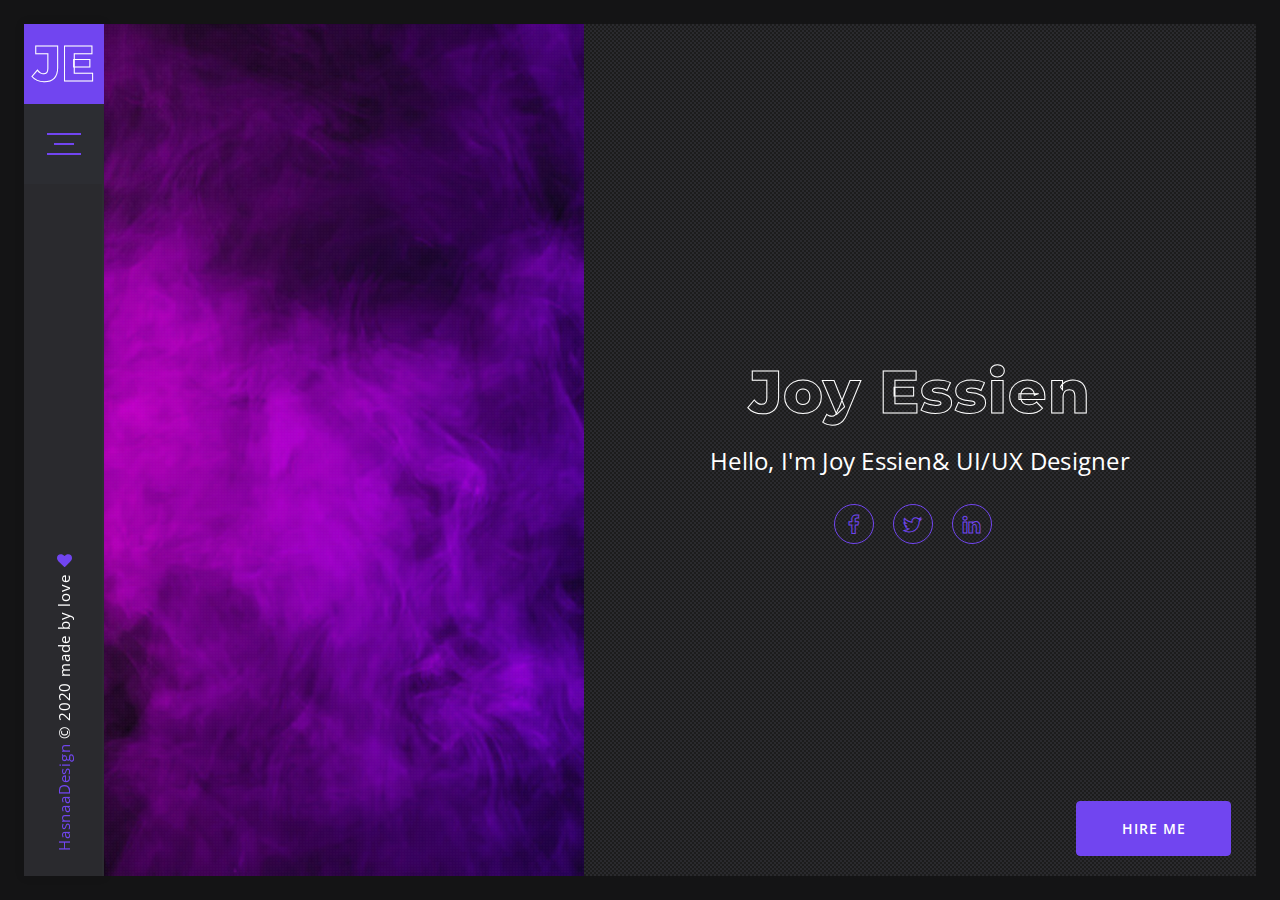
==== commit d4089006: "update" ====
--- a/index.html
+++ b/index.html
@@ -386,8 +386,8 @@
 					<div class="filter-menu">
 						<ul id="control" class="list-filter list-unstyled">
 							<li class="active" data-filter="all">All</li>
-							<li data-filter="1">Front End</li>
-							<li data-filter="2">Back End</li>
+							<li data-filter="1">Web Designs</li>
+							<li data-filter="2">Mobile Designs</li>
 							<li data-filter="3">Graphic Design</li>
 						</ul>
 					</div>
@@ -395,12 +395,12 @@
 						<div id="filtr-container" class="row">
 							<div class="col-lg-4 col-md-6 filtr-item" data-category="1" data-sort="value">
 								<div class="item">
-									<img class="img-fluid" src="https://via.placeholder.com/600x600" alt="">
+									<img class="img-fluid" src="images/Polrr designs.png" alt="">
 									<div class="overlay">
-										<h4 class="item-title">Project Title</h4>
-										<a class="icon-img" href="https://via.placeholder.com/600x600"><i class="fa fa-search-plus"></i></a>
+										<h4 class="item-title">Polrr</h4>
+										<a class="icon-img" href="images/Polrr designs.png"><i class="fa fa-search-plus"></i></a>
 										<div class="item-category">
-											<span>Front End</span>
+											<span>Web Designs</span>
 										</div>
 									</div>
 								</div>
@@ -409,20 +409,20 @@
 								<div class="item">
 									<img class="img-fluid" src="images/Crypto design.png" alt="">
 									<div class="overlay">
-										<h4 class="item-title">Project Title</h4>
+										<h4 class="item-title">Defied</h4>
 										<a class="icon-img" href="images/Crypto design.png"><i class="fa fa-search-plus"></i></a>
 										<div class="item-category">
-											<span>Back End</span>
+											<span>Mobile Designs</span>
 										</div>
 									</div>
 								</div>
 							</div>
 							<div class="col-lg-4 col-md-6 filtr-item" data-category="3" data-sort="value">
 								<div class="item">
-									<img class="img-fluid" src="https://via.placeholder.com/600x600" alt="">
+									<img class="img-fluid" src="images/Finman.png" alt="">
 									<div class="overlay">
 										<h4 class="item-title">Project Title</h4>
-										<a class="icon-img" href="https://via.placeholder.com/600x600"><i class="fa fa-search-plus"></i></a>
+										<a class="icon-img" href="images/Finman.png"><i class="fa fa-search-plus"></i></a>
 										<div class="item-category">
 											<span>Graphic Design</span>
 										</div>
@@ -433,10 +433,21 @@
 								<div class="item">
 									<img class="img-fluid" src="images/Keggo Designs.png" alt="">
 									<div class="overlay">
-										<h4 class="item-title">Project Title</h4>
+										<h4 class="item-title">Keggo</h4>
 										<a class="icon-img" href="images/Keggo Designs.png"><i class="fa fa-search-plus"></i></a>
 										<div class="item-category">
-											<span>Front End</span>
+											<span>Web Designs</span>
+										</div>
+									</div>
+								</div>
+								div class="col-lg-4 col-md-6 filtr-item" data-category="1" data-sort="value">
+								<div class="item">
+									<img class="img-fluid" src="images/Ezone.png" alt="">
+									<div class="overlay">
+										<h4 class="item-title">Ezone</h4>
+										<a class="icon-img" href="images/Ezone.png"><i class="fa fa-search-plus"></i></a>
+										<div class="item-category">
+											<span>Web Designs</span>
 										</div>
 									</div>
 								</div>
@@ -445,20 +456,20 @@
 								<div class="item">
 									<img class="img-fluid" src="images/Swap Design.png" alt="">
 									<div class="overlay">
-										<h4 class="item-title">Project Title</h4>
+										<h4 class="item-title">Swap</h4>
 										<a class="icon-img" href="images/Swap Design.png"><i class="fa fa-search-plus"></i></a>
 										<div class="item-category">
-											<span>Back End</span>
+											<span>Mobile designs</span>
 										</div>
 									</div>
 								</div>
 							</div>
 							<div class="col-lg-4 col-md-6 filtr-item" data-category="3" data-sort="value">
 								<div class="item">
-									<img class="img-fluid" src="https://via.placeholder.com/600x600" alt="">
+									<img class="img-fluid" src="images/Ecommerce.png" alt="">
 									<div class="overlay">
 										<h4 class="item-title">Project Title</h4>
-										<a class="icon-img" href="https://via.placeholder.com/600x600"><i class="fa fa-search-plus"></i></a>
+										<a class="icon-img" href="images/Ecommerce.png"><i class="fa fa-search-plus"></i></a>
 										<div class="item-category">
 											<span>Graphic Design</span>
 										</div>
--- a/css/main.css
+++ b/css/main.css
@@ -12,7 +12,7 @@
  3. Color Switcher
  4. Navbar
  5. Home
- 6. About Me
+ 6. About Me 
  7. Services
  8. Skills
  9. Resume
@@ -622,7 +622,7 @@
 
 .home .home-img {
 	position: relative;
-    background: url('https://via.placeholder.com/594x1032') center center no-repeat;
+    background: url(../images/my\ background\ pic.jpg) center center no-repeat;
 	background-size: cover;
 } 
 
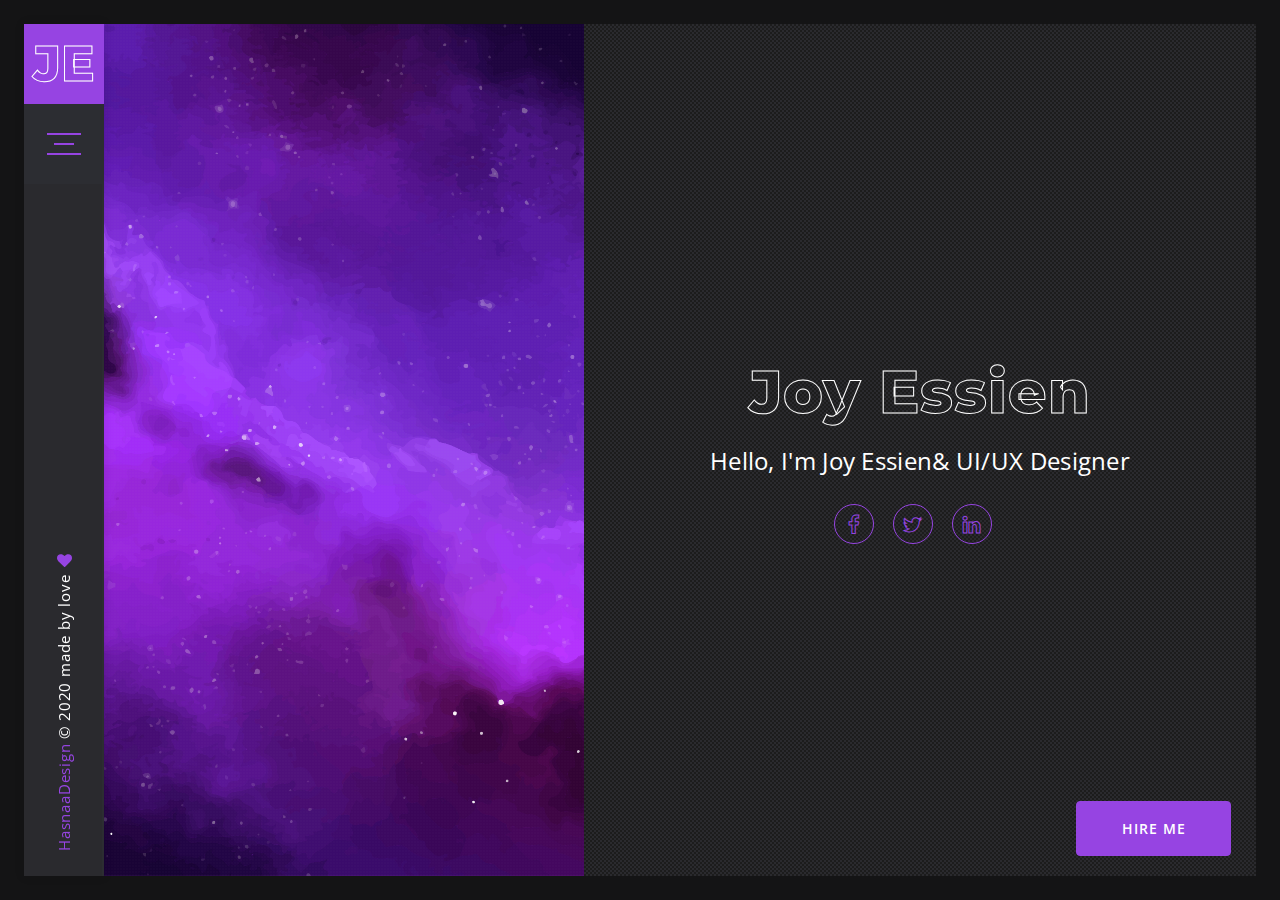
==== commit 845d727d: "cv update" ====
--- a/index.html
+++ b/index.html
@@ -26,7 +26,7 @@
         <!-- Main Style Css -->
         <link rel="stylesheet" href="css/main.css">
 		<!-- Colors Css -->
-        <link rel="stylesheet" href="css/colors/gold_color.css">
+        <!-- <link rel="stylesheet" href="css/colors/gold_color.css"> -->
         
         <!--[if lt IE 9]>
         <script src="js/html5shiv.min.js"></script>
@@ -69,7 +69,7 @@
 	
 		<div class="vertical-nav">
 			<!-- Logo -->
-			<a class="logo" href="#">JE</a>
+			<a class="logo" href="#home">JE</a>
 		    <!-- Toggle Menu -->
 			<button class="toggle-menu">
 				<span class="bar"></span>
@@ -84,7 +84,7 @@
 					<li><a class="active" href="#home">Home</a></li>
 					<li><a href="#about">About</a></li>
 					<li><a href="#portfolio">Portfolio</a></li>
-					<li><a href="#blog">Blog</a></li>
+					<!-- <li><a href="#blog">Blog</a></li> -->
 					<li><a href="#contact">Contact</a></li>
 				</ul>
 			</div>
@@ -121,7 +121,7 @@
 											</a>
 										</li>
 										<li>
-											<a href="#">
+											<a href="http://linkedin.com/in/joy-essien" target="_blank">
 												<i class="fa fa-linkedin"></i>
 											</a>
 										</li>
@@ -183,7 +183,7 @@
 										</div>
 									</div>
 								</div>
-								<a href="files/MyCv.pdf" class="main-btn" download target=" _blank">Download CV</a>
+								<a href="files/MyCV.pdf" class="main-btn" download target=" _blank">Download CV</a>
 							</div>
 						</div>
 					</div> 
@@ -202,7 +202,7 @@
 								<div class="service-icon">
 									<i class="flaticon-creativity"></i>
 								</div>
-								<h4>Creative Design</h4>
+								<h4>UX Design</h4>
 								<p>Lorem ipsum dolor sit amet, consectetur adipisicing elit, sed eiusm.</p>
 							</div>
 						</div>
@@ -212,7 +212,7 @@
 								<div class="service-icon">
 									<i class="flaticon-analysis"></i>
 								</div>
-								<h4>Branding</h4>
+								<h4>User Research</h4>
 								<p>Lorem ipsum dolor sit amet, consectetur adipisicing elit, sed eiusm.</p>
 							</div>
 						</div>
@@ -222,7 +222,7 @@
 								<div class="service-icon">
 									<i class="flaticon-coding"></i>
 								</div>
-								<h4>Clean Code</h4>
+								<h4>Visual Design</h4>
 								<p>Lorem ipsum dolor sit amet, consectetur adipisicing elit, sed eiusm.</p>
 							</div>
 						</div>
@@ -232,7 +232,7 @@
 								<div class="service-icon">
 									<i class="flaticon-technical-support"></i>
 								</div>
-								<h4>Fast Support</h4>
+								<h4>Prototyping</h4>
 								<p>Lorem ipsum dolor sit amet, consectetur adipisicing elit, sed eiusm.</p>
 							</div>
 						</div>
@@ -246,7 +246,7 @@
 						<div class="col-lg-4 col-sm-12">
 							<div class="progress-container">
 								<span class="percent" style="left: calc(95% - 21px);">95%</span>
-								<h4>Html</h4>
+								<h4>Figma</h4>
 								<div class="progress">
 									<div class="progress-bar" role="progressbar" aria-valuenow="95" aria-valuemin="0" aria-valuemax="100"></div>
 								</div>
@@ -255,7 +255,7 @@
 						<div class="col-lg-4 col-sm-12">
 							<div class="progress-container">
 								<span class="percent" style="left: calc(90% - 21px);">90%</span>
-								<h4>Css</h4>
+								<h4>Adobe XD</h4>
 								<div class="progress">
 									<div class="progress-bar" role="progressbar" aria-valuenow="90" aria-valuemin="0" aria-valuemax="100"></div>
 								</div>
@@ -273,7 +273,7 @@
 						<div class="col-lg-4 col-sm-12">
 							<div class="progress-container">
 								<span class="percent" style="left: calc(85% - 21px);">85%</span>
-								<h4>jQuery</h4>
+								<h4>Html</h4>
 								<div class="progress">
 									<div class="progress-bar" role="progressbar" aria-valuenow="85" aria-valuemin="0" aria-valuemax="100"></div>
 								</div>
@@ -282,7 +282,7 @@
 						<div class="col-lg-4 col-sm-12">
 							<div class="progress-container">
 								<span class="percent" style="left: calc(75% - 21px);">75%</span>
-								<h4>Vue Js</h4>
+								<h4>CSS</h4>
 								<div class="progress">
 									<div class="progress-bar" role="progressbar" aria-valuenow="75" aria-valuemin="0" aria-valuemax="100"></div>
 								</div>
@@ -291,7 +291,7 @@
 						<div class="col-lg-4 col-sm-12">
 							<div class="progress-container">
 								<span class="percent" style="left: calc(85% - 21px);">85%</span>
-								<h4>Wordpress</h4>
+								<h4>Invision</h4>
 								<div class="progress">
 									<div class="progress-bar" role="progressbar" aria-valuenow="85" aria-valuemin="0" aria-valuemax="100"></div>
 								</div>
@@ -318,7 +318,7 @@
 						<div class="col-lg-4 col-sm-12">
 							<div class="progress-container">
 								<span class="percent" style="left: calc(80% - 21px);">80%</span>
-								<h4>After Effects</h4>
+								<h4>Protopie</h4>
 								<div class="progress">
 									<div class="progress-bar" role="progressbar" aria-valuenow="80" aria-valuemin="0" aria-valuemax="100"></div>
 								</div>
@@ -338,31 +338,56 @@
 							<div class="col-lg-6">
 								<div class="education">
 									<div class="resume-item">
-										<h5>Harvard University - 2007 - 2011</h5>
+										<h5>University 0f Lagos(Akoka) - 20014 - 2018</h5>
 										<div class="details">
-											<p>Lorem ipsum dolor sit amet, consectetur adipisicing elit, sed do eiusm tempor incididunt ut labore et dolore magna aliqua Lorem ipsum dolor sit amet, consectetur adipisicing elit.</p>
-										</div>
-									</div>
-									<div class="resume-item">
+											<p> Bsc.(Honours) Mathematics and Statistics</p> 
+										</div>
+									</div>
+									<!-- <div class="resume-item">
 										<h5>Harvard University - 2011 - 2012</h5>
 										<div class="details">
 											<p>Lorem ipsum dolor sit amet, consectetur adipisicing elit, sed do eiusm tempor incididunt ut labore et dolore magna aliqua Lorem ipsum dolor sit amet, consectetur adipisicing elit.</p>
-										</div>
+										</div> -->
 									</div>
 								</div>
 							</div>
 							<div class="col-lg-6">
 								<div class="experience">
 									<div class="resume-item">
-										<h5>Envato - 2012 - 2015</h5>
+										<h5>Optisoft Technology ( Lead Product Designer ) - 2012 - 2015</h5>
 										<div class="details">
-											<p>Lorem ipsum dolor sit amet, consectetur adipisicing elit, sed do eiusm tempor incididunt ut labore et dolore magna aliqua Lorem ipsum dolor sit amet, consectetur adipisicing elit.</p>
-										</div>
-									</div>
-									<div class="resume-item">
+											<p>I lead a team of UIUX Designers in the design of consumer
+												products and my daily responsibilities are to: </p>
+												<div>
+													<ul>
+														<li> Gather and evaluate user requirements in collaboration with
+														product managers and engineers.</li>
+														
+														<li> Illustrate design ideas using storyboards, process flows and
+														site-maps</li>
+														
+														<li> Design graphic user interface and its elements, like menus, tabs
+														and widgets</li>
+														
+														<li> Develop UI mock-ups and prototypes that clearly illustrate how
+														sites function and look like</li>
+														
+														<li> Prepare and present rough drafts to internal teams and key</li>
+														stakeholders
+														
+														<li> Identify and troubleshoot UX problems.</li>
+														
+														<li> Conduct layout adjustments based on user feedback</li>
+														
+														<li> Design high and low fidelity wireframes.</li>
+													</ul>
+											</div>
+										</div>
+									</div>
+									<!-- <div class="resume-item">
 										<h5>Envato - 2015 - 2019</h5>
 										<div class="details">
-											<p>Lorem ipsum dolor sit amet, consectetur adipisicing elit, sed do eiusm tempor incididunt ut labore et dolore magna aliqua Lorem ipsum dolor sit amet, consectetur adipisicing elit.</p>
+											<p>Lorem ipsum dolor sit amet, consectetur adipisicing elit, sed do eiusm tempor incididunt ut labore et dolore magna aliqua Lorem ipsum dolor sit amet, consectetur adipisicing elit.</p> -->
 										</div>
 									</div>
 								</div>
@@ -388,17 +413,17 @@
 							<li class="active" data-filter="all">All</li>
 							<li data-filter="1">Web Designs</li>
 							<li data-filter="2">Mobile Designs</li>
-							<li data-filter="3">Graphic Design</li>
+							<!-- <li data-filter="3">Graphic Design</li> -->
 						</ul>
 					</div>
 					<div class="portfolio-content">
 						<div id="filtr-container" class="row">
 							<div class="col-lg-4 col-md-6 filtr-item" data-category="1" data-sort="value">
 								<div class="item">
-									<img class="img-fluid" src="images/Polrr designs.png" alt="">
+									<img class="img-fluid" src="../MyPortfolio/images/My Designs/Ezone.png" alt="">
 									<div class="overlay">
-										<h4 class="item-title">Polrr</h4>
-										<a class="icon-img" href="images/Polrr designs.png"><i class="fa fa-search-plus"></i></a>
+										<a href="https://ezoneerp.com" target="_blank"><h4 class="item-title">Ezone</h4></a>
+										<a class="icon-img" href="../MyPortfolio/images/My Designs/Ezone.png"><i class="fa fa-search-plus"></i></a>
 										<div class="item-category">
 											<span>Web Designs</span>
 										</div>
@@ -407,71 +432,100 @@
 							</div>
 							<div class="col-lg-4 col-md-6 filtr-item" data-category="2" data-sort="value">
 								<div class="item">
-									<img class="img-fluid" src="images/Crypto design.png" alt="">
+									<img class="img-fluid" src="../MyPortfolio/images/My Designs/EasyGo.png" alt="">
 									<div class="overlay">
-										<h4 class="item-title">Defied</h4>
-										<a class="icon-img" href="images/Crypto design.png"><i class="fa fa-search-plus"></i></a>
+										<a href="https://easygo.com.ng/" target="_blank"><h4 class="item-title">EasyGo</h4></a>
+										<a class="icon-img" href="../MyPortfolio/images/My Designs/EasyGo.png"><i class="fa fa-search-plus"></i></a>
 										<div class="item-category">
 											<span>Mobile Designs</span>
 										</div>
 									</div>
 								</div>
 							</div>
-							<div class="col-lg-4 col-md-6 filtr-item" data-category="3" data-sort="value">
+							<div class="col-lg-4 col-md-6 filtr-item" data-category="1" data-sort="value">
 								<div class="item">
-									<img class="img-fluid" src="images/Finman.png" alt="">
+									<img class="img-fluid" src="../MyPortfolio/images/My Designs/NCF.png" alt="">
+									<div class="overlay">
+										<h4 class="item-title">NCF Website</h4>
+										<a class="icon-img" href="../MyPortfolio/images/My Designs/NCF.png"><i class="fa fa-search-plus"></i></a>
+										<div class="item-category">
+											<span>Web Designs</span>
+										</div>
+									</div>
+								</div>
+							</div>
+							<div class="portfolio-content">
+								<div id="filtr-container" class="row">
+									<div class="col-lg-4 col-md-6 filtr-item" data-category="2" data-sort="value">
+										<div class="item">
+											<img class="img-fluid" src="../MyPortfolio/images/My Designs/investment.png" alt="">
+											<div class="overlay">
+												<h4 class="item-title">Investa</h4>
+												<a class="icon-img" href="../MyPortfolio/images/My Designs/investment.png"><i class="fa fa-search-plus"></i></a>
+												<div class="item-category">
+													<span>Mobile Designs</span>
+												</div>
+											</div>
+										</div>
+									</div>
+								</div>
+								<div class="col-lg-4 col-md-6 filtr-item" data-category="1" data-sort="value">
+									<div class="item">
+										<img class="img-fluid" src="../MyPortfolio/images/My Designs/Polrr.png" alt="">
+										<div class="overlay">
+											<h4 class="item-title">Polrr</h4>
+											<a class="icon-img" href="../MyPortfolio/images/My Designs/Polrr.png"><i class="fa fa-search-plus"></i></a>
+											<div class="item-category">
+												<span>Web Designs</span>
+											</div>
+										</div>
+									</div>
+								</div>
+								<div class="col-lg-4 col-md-6 filtr-item" data-category="2" data-sort="value">
+									<div class="item">
+										<img class="img-fluid" src="../MyPortfolio/images/My Designs/Rickreen.png" alt="">
+										<div class="overlay">
+											<a href="https://rickreen.com/" target="_blank"><h4 class="item-title">Rickreen</h4></a>
+											<a class="icon-img" href="../MyPortfolio/images/My Designs/Rickreen.png"><i class="fa fa-search-plus"></i></a>
+											<div class="item-category">
+												<span>Mobile Designs</span>
+											</div>
+										</div>
+									</div>
+								</div>
+							</div>
+							<div class="col-lg-4 col-md-6 filtr-item" data-category="1" data-sort="value">
+								<div class="item">
+									<img class="img-fluid" src="../MyPortfolio/images/My Designs/Keggo.png" alt="">
 									<div class="overlay">
 										<h4 class="item-title">Project Title</h4>
-										<a class="icon-img" href="images/Finman.png"><i class="fa fa-search-plus"></i></a>
-										<div class="item-category">
-											<span>Graphic Design</span>
-										</div>
-									</div>
-								</div>
-							</div>
-							<div class="col-lg-4 col-md-6 filtr-item" data-category="1" data-sort="value">
-								<div class="item">
-									<img class="img-fluid" src="images/Keggo Designs.png" alt="">
-									<div class="overlay">
-										<h4 class="item-title">Keggo</h4>
-										<a class="icon-img" href="images/Keggo Designs.png"><i class="fa fa-search-plus"></i></a>
+										<a class="icon-img" href="../MyPortfolio/images/My Designs/Keggo.png"><i class="fa fa-search-plus"></i></a>
 										<div class="item-category">
 											<span>Web Designs</span>
 										</div>
 									</div>
 								</div>
-								div class="col-lg-4 col-md-6 filtr-item" data-category="1" data-sort="value">
+							</div>
+							<div class="col-lg-4 col-md-6 filtr-item" data-category="2" data-sort="value">
 								<div class="item">
-									<img class="img-fluid" src="images/Ezone.png" alt="">
+									<img class="img-fluid" src="../MyPortfolio/images/My Designs/Imperial homes.png" alt="">
 									<div class="overlay">
-										<h4 class="item-title">Ezone</h4>
-										<a class="icon-img" href="images/Ezone.png"><i class="fa fa-search-plus"></i></a>
+										<h4 class="item-title">Project Title</h4>
+										<a class="icon-img" href="../MyPortfolio/images/My Designs/Imperial homes.png"><i class="fa fa-search-plus"></i></a>
+										<div class="item-category">
+											<span>Mobile Designs</span>
+										</div>
+									</div>
+								</div>
+							</div>
+							<div class="col-lg-4 col-md-6 filtr-item" data-category="2" data-sort="value">
+								<div class="item">
+									<img class="img-fluid" src="../MyPortfolio/images/My Designs/Grandetape.png" alt="">
+									<div class="overlay">
+										<h4 class="item-title">Project Title</h4>
+										<a class="icon-img" href="../MyPortfolio/images/My Designs/Grandetape.png"><i class="fa fa-search-plus"></i></a>
 										<div class="item-category">
 											<span>Web Designs</span>
-										</div>
-									</div>
-								</div>
-							</div>
-							<div class="col-lg-4 col-md-6 filtr-item" data-category="2" data-sort="value">
-								<div class="item">
-									<img class="img-fluid" src="images/Swap Design.png" alt="">
-									<div class="overlay">
-										<h4 class="item-title">Swap</h4>
-										<a class="icon-img" href="images/Swap Design.png"><i class="fa fa-search-plus"></i></a>
-										<div class="item-category">
-											<span>Mobile designs</span>
-										</div>
-									</div>
-								</div>
-							</div>
-							<div class="col-lg-4 col-md-6 filtr-item" data-category="3" data-sort="value">
-								<div class="item">
-									<img class="img-fluid" src="images/Ecommerce.png" alt="">
-									<div class="overlay">
-										<h4 class="item-title">Project Title</h4>
-										<a class="icon-img" href="images/Ecommerce.png"><i class="fa fa-search-plus"></i></a>
-										<div class="item-category">
-											<span>Graphic Design</span>
 										</div>
 									</div>
 								</div>
@@ -564,7 +618,7 @@
 									<span class="icon-box"><i class="flaticon-email"></i></span>
 									<h4 class="title-box">Email</h4>
 									<div class="content-box">
-										<p>jessieny@gmail.com</p>
+										<p>jessieny69@gmail.com</p>
 										
 									</div>
 								</div>
--- a/css/main.css
+++ b/css/main.css
@@ -12,7 +12,7 @@
  3. Color Switcher
  4. Navbar
  5. Home
- 6. About Me 
+ 6. About Me
  7. Services
  8. Skills
  9. Resume
@@ -125,7 +125,7 @@
 	left: 0;
 	width: 65px;
 	height: 2px;
-	background-color: #c79864;
+	background-color: #9644e2;
 }
 
 .main-btn {
@@ -139,8 +139,8 @@
     text-transform: uppercase;
     letter-spacing: 1px;
     text-align: center;
-    background-color: #c79864;
-    border: 1px solid #c79864;
+    background-color: #9644e2;
+    border: 1px solid #9644e2;
     border-radius: 4px;
     outline: none;
     -webkit-transition: all .4s ease-in-out;
@@ -151,7 +151,7 @@
 }
 
 .main-btn:hover {
-    color: #c79864;
+    color: #9644e2;
     background: transparent;
 }
 
@@ -229,7 +229,7 @@
     margin: -65px 0 0 -65px;
     border-radius: 50%;
     border: 3px solid transparent;
-	border-top-color: #c79864;
+	border-top-color: #9644e2;
     -webkit-animation: spin 2s linear infinite;
     animation: spin 2s linear infinite;
 }
@@ -244,7 +244,7 @@
     bottom: 5px;
     border-radius: 50%;
     border: 3px solid transparent;
-	border-top-color: #c79864;
+	border-top-color: #9644e2;
     -webkit-animation: spin 3s linear infinite;
     animation: spin 3s linear infinite;
 }
@@ -377,7 +377,7 @@
 }
 
 .switched-styles ul li[data-color="gold"] {
-    background-color: #c79864;
+    background-color: #9644e2;
 }
 
 .switched-styles ul li[data-color="yellow"] {
@@ -441,7 +441,7 @@
     text-align: center;
     font-size: 50px;
     font-weight: 800;
-    background-color: #c79864;
+    background-color: #9644e2;
     color: transparent;
     -webkit-text-stroke: 1px #fff;
 	font-family: 'Montserrat', sans-serif;
@@ -464,7 +464,7 @@
     display: block;
     width: 34px;
     height: 2px;
-    background-color: #c79864;
+    background-color: #9644e2;
 }
 
 .vertical-nav .toggle-menu .bar:nth-child(2) {
@@ -519,11 +519,11 @@
 }
 
 .vertical-nav .copyright a {
-    color: #c79864;
+    color: #9644e2;
 }
 
 .vertical-nav .copyright i {
-    color: #c79864;
+    color: #9644e2;
    -webkit-transform: rotate(90deg);
     -moz-transform: rotate(90deg);
     -o-transform: rotate(90deg);
@@ -622,7 +622,7 @@
 
 .home .home-img {
 	position: relative;
-    background: url(../images/my\ background\ pic.jpg) center center no-repeat;
+    background: url('../images/home-background.jpg') center center no-repeat;
 	background-size: cover;
 } 
 
@@ -693,14 +693,14 @@
     border-radius: 50%;
     text-align: center;
     font-size: 20px;
-    border: 1px solid #c79864;
+    border: 1px solid #9644e2;
     color: transparent;
-    -webkit-text-stroke: 1px #c79864;
+    -webkit-text-stroke: 1px #9644e2;
 	transition-duration: .2s;
 }
 
 .home .home-intro .social-icons li a:hover {
-    color: #c79864;
+    color: #9644e2;
 }
 
 .home .home-intro .main-btn {
@@ -764,7 +764,7 @@
     left: 0;
     height: 2px;
     width: 91px;
-    background-color: #c79864;
+    background-color: #9644e2;
 }
 
 .about-me .about-info > p {
@@ -817,7 +817,7 @@
 }
 
 .services .service:hover {
-	border: 1px solid #c79864;
+	border: 1px solid #9644e2;
 	box-shadow: 0 0 20px rgba(0, 0, 0, .12);
 }
 
@@ -843,7 +843,7 @@
 
 .services .service .service-icon i:before {
     font-size: 45px;
-	color: #c79864;
+	color: #9644e2;
 	opacity: .9;
 	margin-left: 0;
 }
@@ -898,8 +898,8 @@
     line-height: 31px;
     text-align: center;
 	font-size: 15px;
-    color: #c79864;
-    border: 1px solid #c79864;
+    color: #9644e2;
+    border: 1px solid #9644e2;
     border-radius: 4px;
 }
 
@@ -910,8 +910,8 @@
 	left: 50%;
 	padding: 4px;
 	background: url('../images/bg-over.png') repeat #2a2a2e;
-	border: 1px solid #c79864;
-	border-color: transparent #c79864 #c79864 transparent;
+	border: 1px solid #9644e2;
+	border-color: transparent #9644e2 #9644e2 transparent;
 	transform: translateX(-50%) rotate(45deg);
 }
 
@@ -928,7 +928,7 @@
 
 .skills .progress-container .progress .progress-bar {
     width: 0;
-    background-color: #c79864;
+    background-color: #9644e2;
     -webkit-transition: all 1.2s ease-in-out;
     -moz-transition: all 1.2s ease-in-out;
     -o-transition: all 1.2s ease-in-out;
@@ -971,7 +971,7 @@
 	background: url('../images/bg-over.png') repeat #2a2a2e;
     border: 1px solid #35353a;
     border-radius: 4px;
-    color: #c79864;
+    color: #9644e2;
     padding: 15px;
     font-size: 16px;
     font-weight: 600;
@@ -1029,7 +1029,7 @@
 }
 
 .portfolio .list-filter li.active {
-    color: #c79864;
+    color: #9644e2;
 }
 
 .portfolio .portfolio-content .item {
@@ -1148,7 +1148,7 @@
     left: -32px;
     width: 26px;
     height: 2px;
-	background-color: #c79864;
+	background-color: #9644e2;
 }
 
 .portfolio .portfolio-content .item:hover .overlay .item-category span {
@@ -1210,7 +1210,7 @@
 }
 
 .blog .post .post-content .post-title h4:hover {
-    color: #c79864;
+    color: #9644e2;
 }
 
 .blog .post .post-content .post-text p {
@@ -1230,7 +1230,7 @@
     right: -1px;
     padding: 10px;
     text-align: center;
-    background-color: #c79864;
+    background-color: #9644e2;
     border-radius: 4px 0 0 4px;
     letter-spacing: 1px;
     color: #fff;
@@ -1247,14 +1247,14 @@
     font-weight: 600;
     padding: 10px 18px;
     background-color: transparent;
-    color: #c79864;
-    border: 1px solid #c79864;
+    color: #9644e2;
+    border: 1px solid #9644e2;
     border-radius: 4px;
 	margin-top: 15px;
 }
 
 .blog .post .post-content .post-more:hover {
-	background-color: #c79864;
+	background-color: #9644e2;
     color: #fff;
 }
 
@@ -1293,7 +1293,7 @@
 
 .contact .contact-box.two,
 .contact .contact-box:hover {
-    border: 1px solid #c79864;
+    border: 1px solid #9644e2;
 }
 
 .contact .contact-box:last-of-type {
@@ -1306,7 +1306,7 @@
     right: 25px;
     border-radius: 50%;
     font-size: 50px;
-    color: #c79864;
+    color: #9644e2;
     opacity: .9;
 }
 
@@ -1361,7 +1361,7 @@
 }
 
 .contact .contact-form .form-group .form-control:focus {
-    border: 1px solid #c79864;
+    border: 1px solid #9644e2;
 }
 
 .contact .contact-form .contact-btn {
